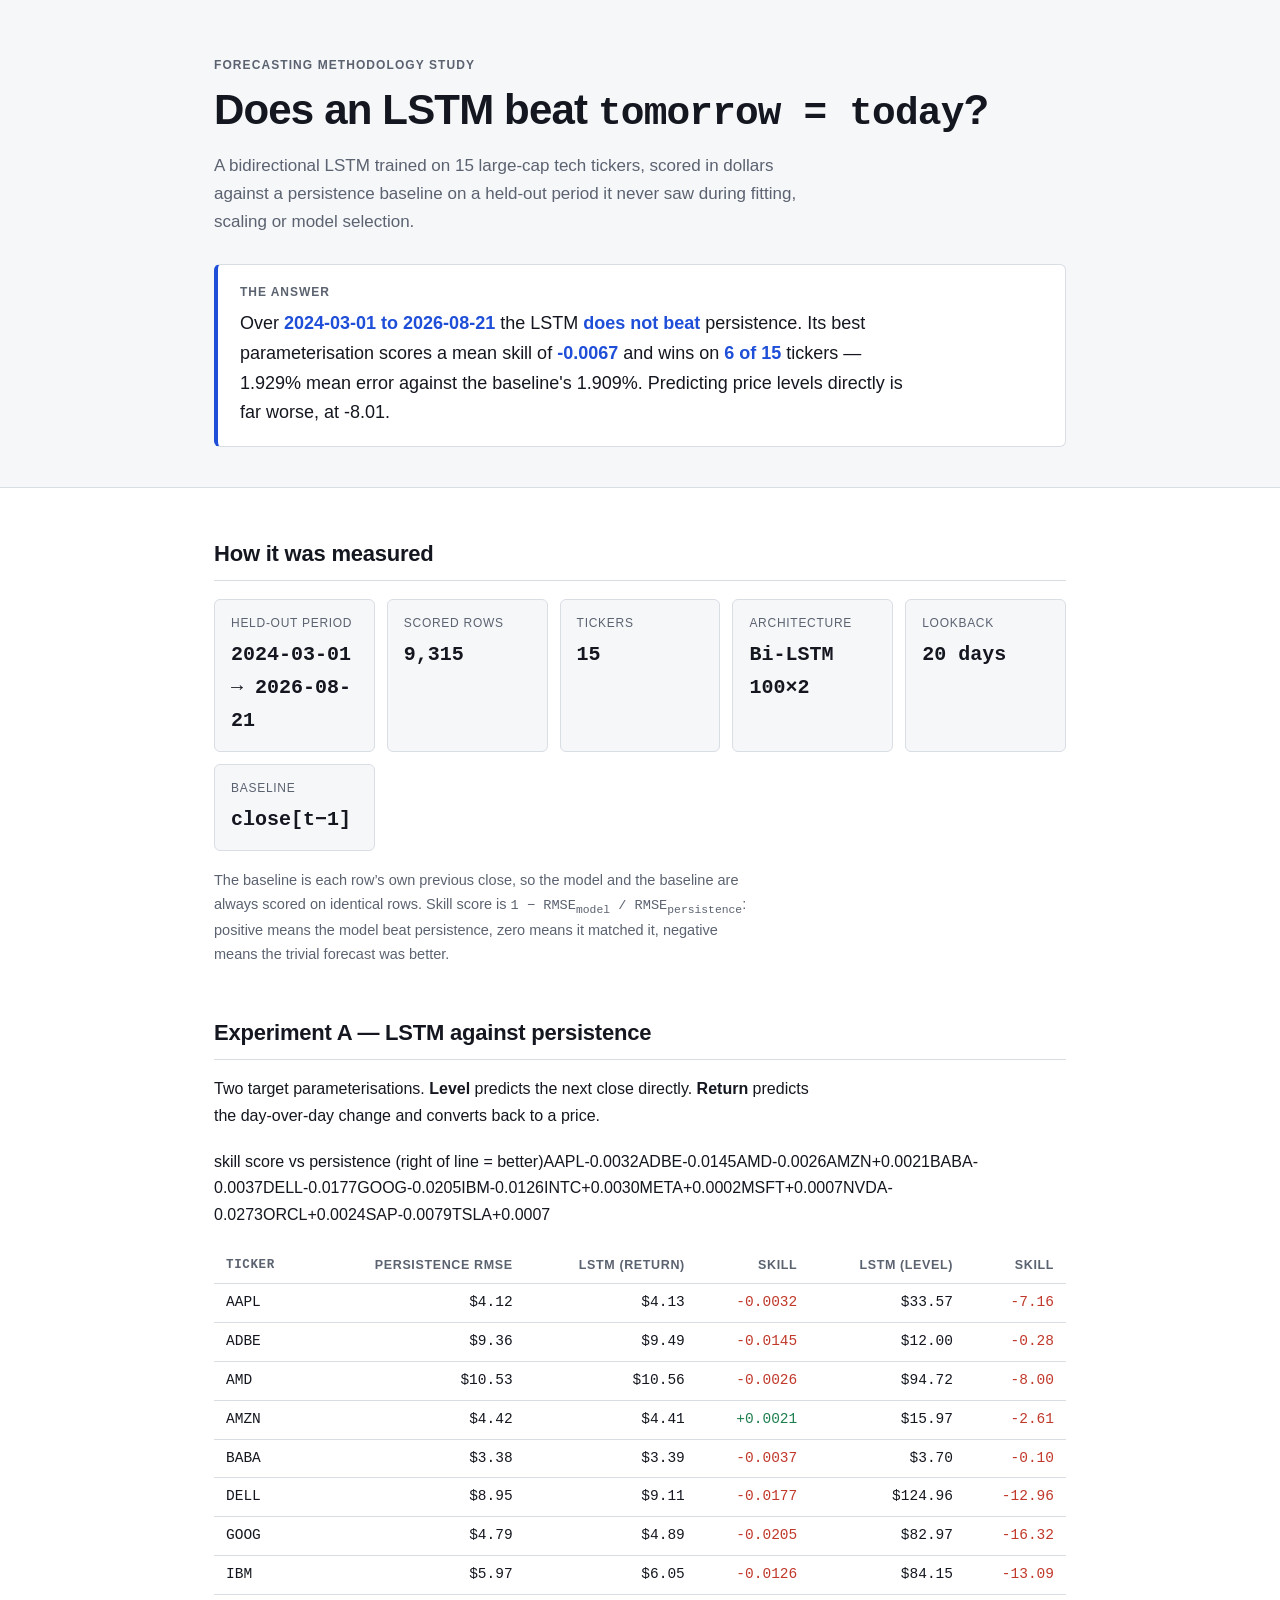
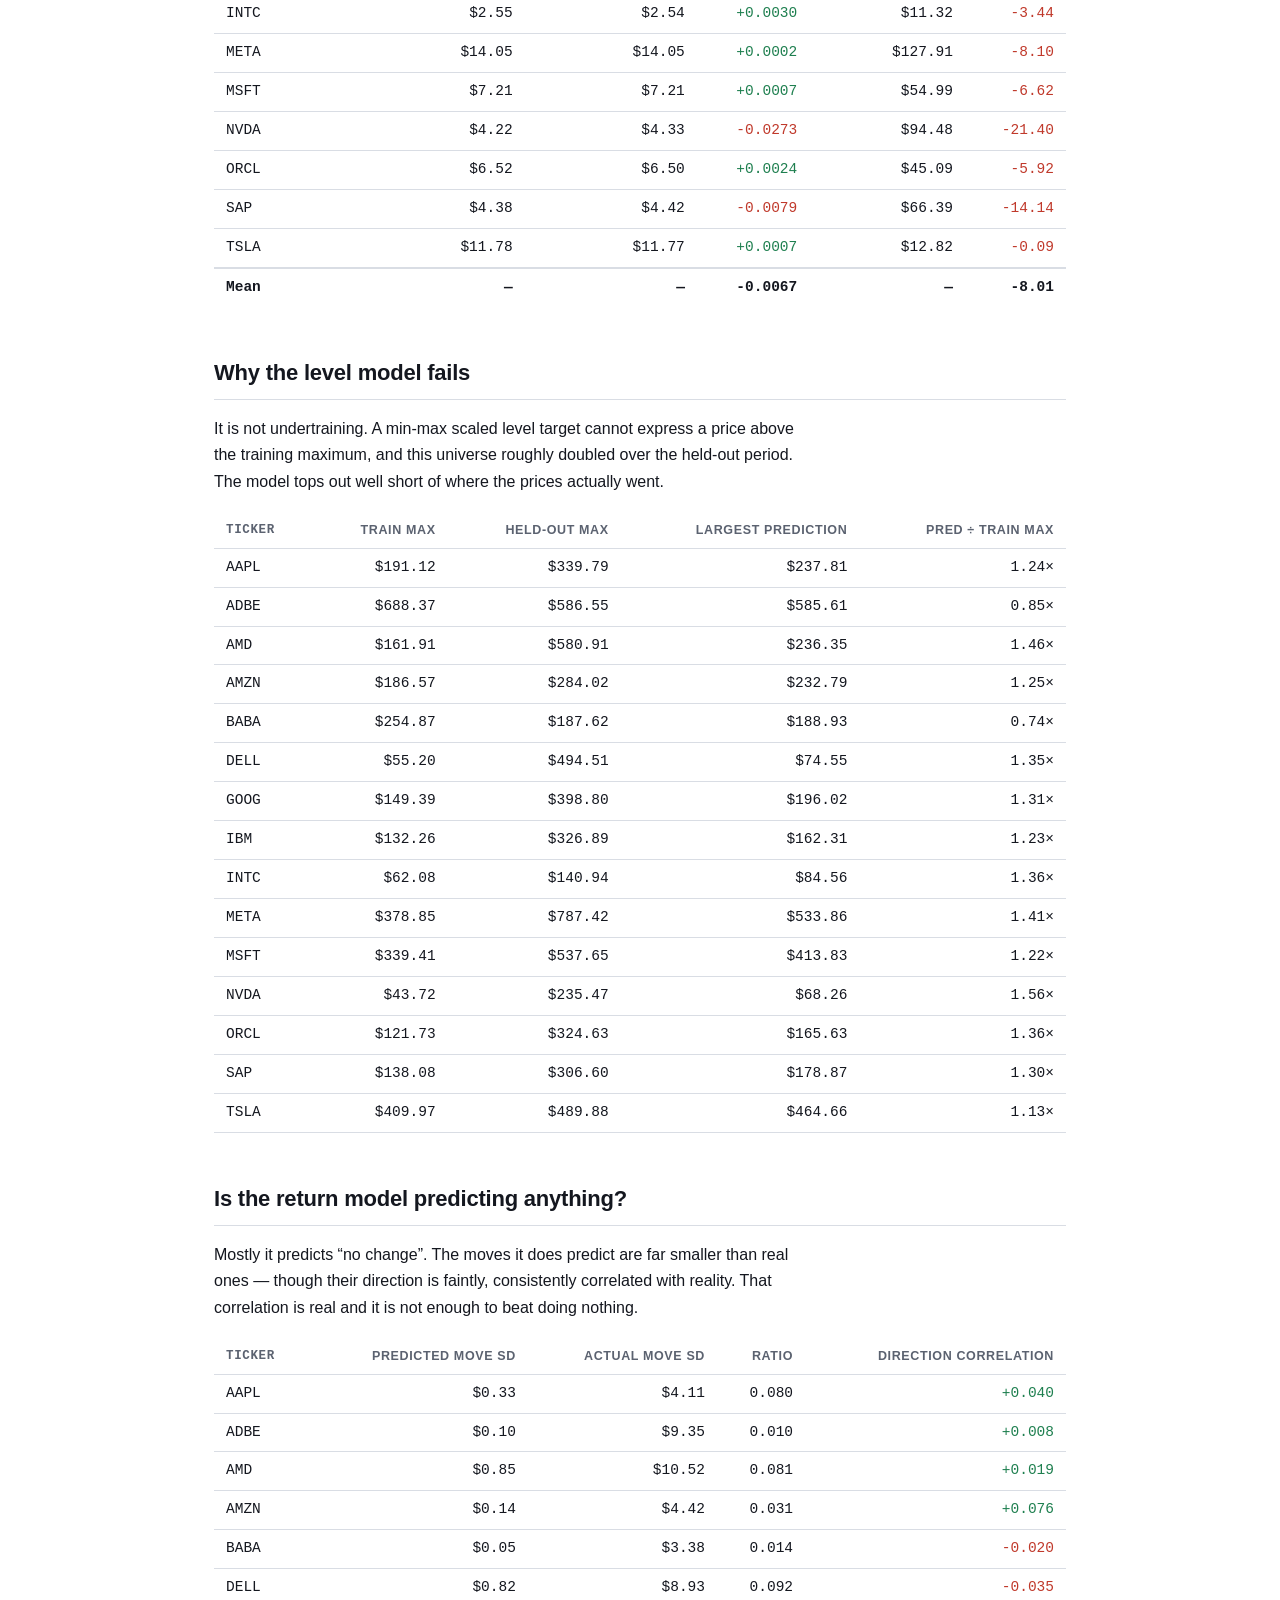
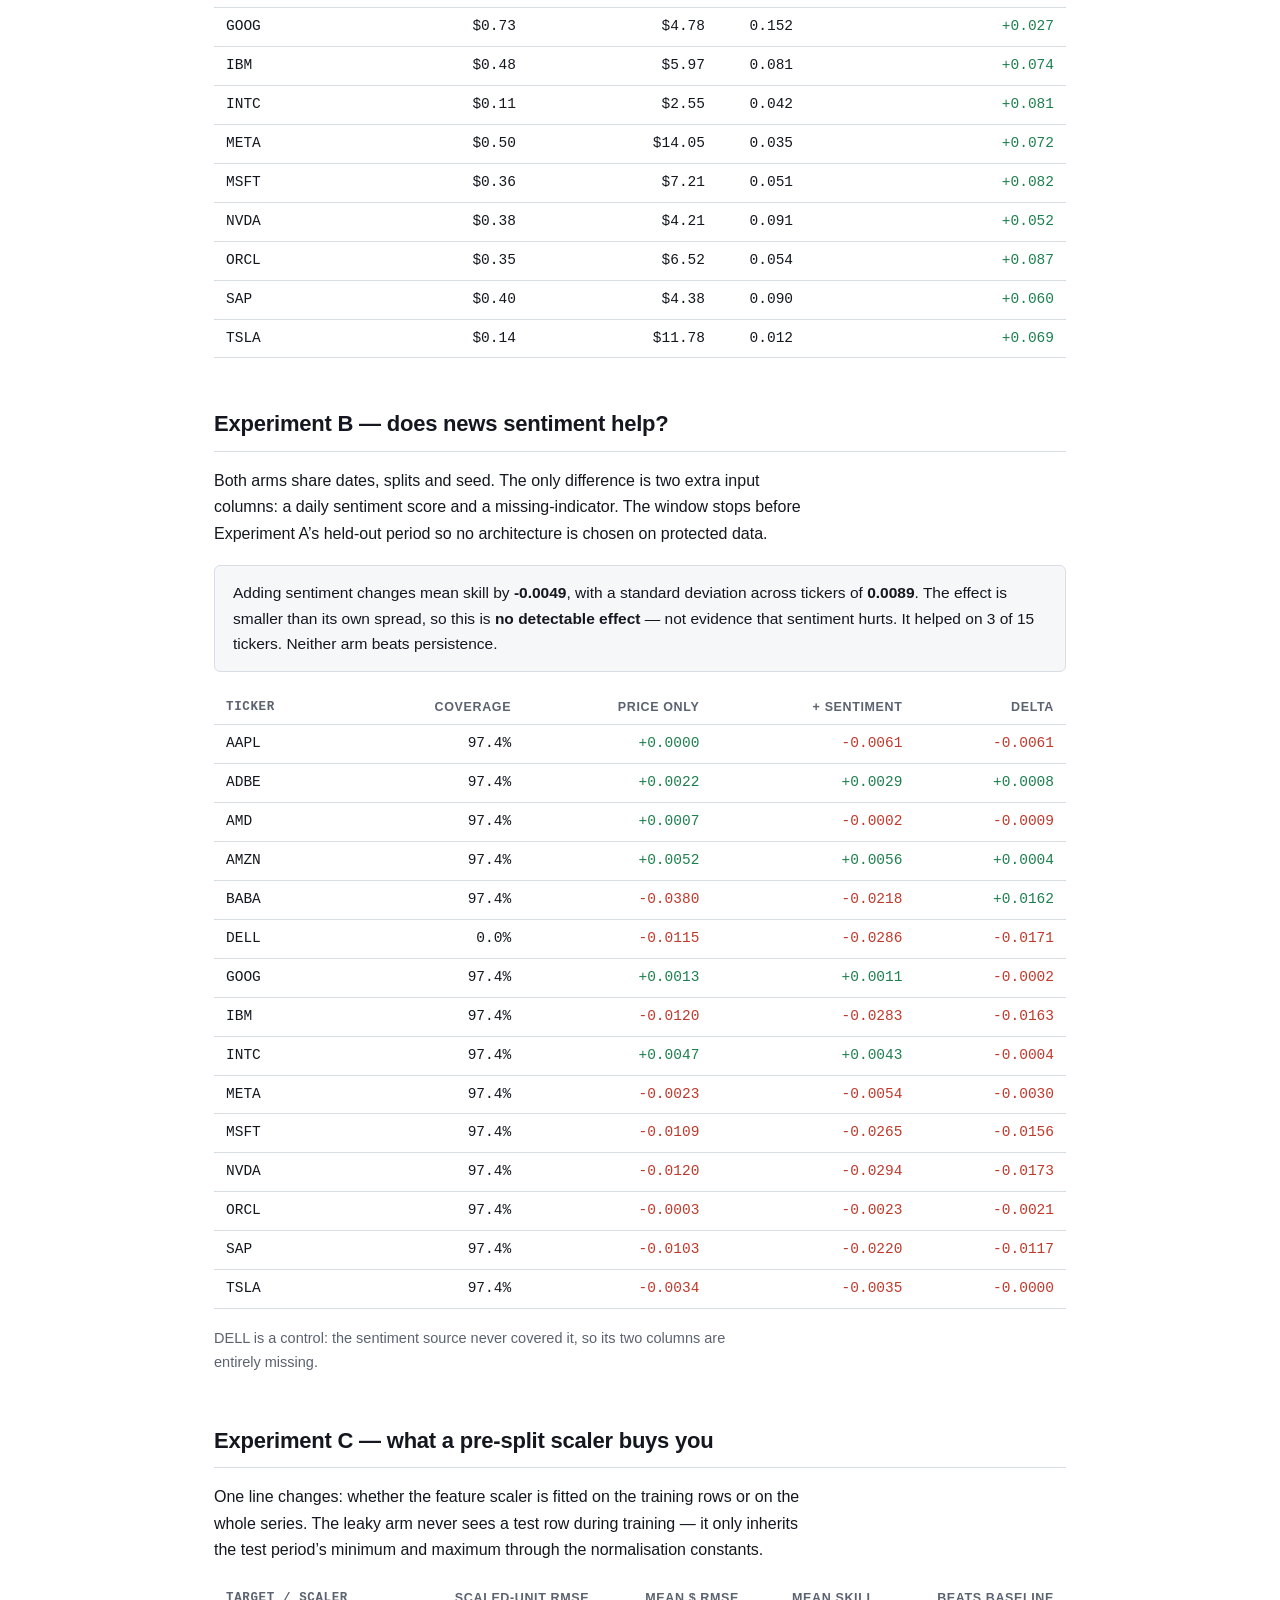
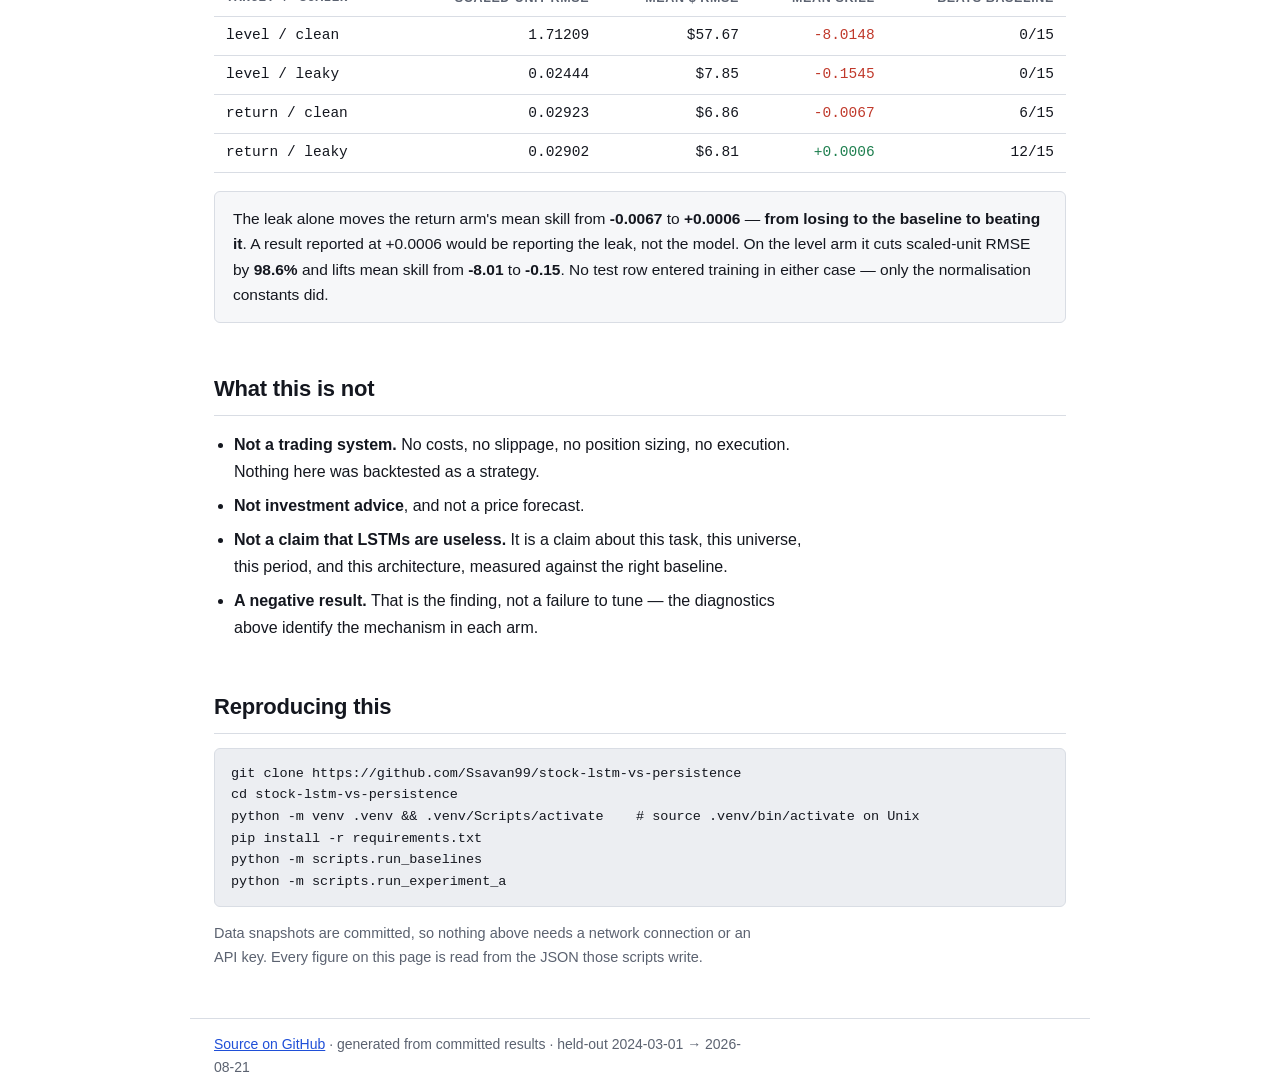
==== docs/index.html @ fb155f5e "Fix bidirectional pooling, add Experiment C, results page, CI and README The bidirectional LSTM was " ====
<!doctype html>
<html lang="en">
<head>
<meta charset="utf-8">
<meta name="viewport" content="width=device-width, initial-scale=1">
<title>LSTM vs persistence — next-day close prediction</title>
<meta name="description" content="Does an LSTM beat 'tomorrow's close = today's close'? Measured in dollars on 2.5 years of held-out data across 15 tickers.">
<link rel="stylesheet" href="style.css">
</head>
<body>

<header class="hero">
  <div class="wrap">
    <p class="eyebrow">Forecasting methodology study</p>
    <h1>Does an LSTM beat <span class="mono">tomorrow&nbsp;=&nbsp;today</span>?</h1>
    <p class="lede">
      A bidirectional LSTM trained on 15 large-cap tech tickers, scored in dollars against a
      persistence baseline on a held-out period it never saw during fitting, scaling or model
      selection.
    </p>
    <div class="answer" id="answer">
      <p class="answer-label">The answer</p>
      <p class="answer-body" id="answer-body">Loading results…</p>
    </div>
  </div>
</header>

<main class="wrap">

  <section>
    <h2>How it was measured</h2>
    <div class="grid" id="method"></div>
    <p class="note">
      The baseline is each row&rsquo;s own previous close, so the model and the baseline are
      always scored on identical rows. Skill score is
      <span class="mono">1 &minus; RMSE<sub>model</sub> / RMSE<sub>persistence</sub></span>:
      positive means the model beat persistence, zero means it matched it, negative means the
      trivial forecast was better.
    </p>
  </section>

  <section>
    <h2>Experiment A — LSTM against persistence</h2>
    <p>
      Two target parameterisations. <strong>Level</strong> predicts the next close directly.
      <strong>Return</strong> predicts the day-over-day change and converts back to a price.
    </p>
    <div id="chart-a" class="chart"></div>
    <div class="tablewrap"><table id="table-a"></table></div>
  </section>

  <section>
    <h2>Why the level model fails</h2>
    <p>
      It is not undertraining. A min-max scaled level target cannot express a price above the
      training maximum, and this universe roughly doubled over the held-out period. The model
      tops out well short of where the prices actually went.
    </p>
    <div class="tablewrap"><table id="table-range"></table></div>
  </section>

  <section>
    <h2>Is the return model predicting anything?</h2>
    <p>
      Mostly it predicts &ldquo;no change&rdquo;. The moves it does predict are far smaller
      than real ones — though their direction is faintly, consistently correlated with reality.
      That correlation is real and it is not enough to beat doing nothing.
    </p>
    <div class="tablewrap"><table id="table-moves"></table></div>
  </section>

  <section>
    <h2>Experiment B — does news sentiment help?</h2>
    <p>
      Both arms share dates, splits and seed. The only difference is two extra input columns:
      a daily sentiment score and a missing-indicator. The window stops before Experiment
      A&rsquo;s held-out period so no architecture is chosen on protected data.
    </p>
    <div class="callout" id="callout-b">Loading…</div>
    <div class="tablewrap"><table id="table-b"></table></div>
    <p class="note">
      DELL is a control: the sentiment source never covered it, so its two columns are
      entirely missing.
    </p>
  </section>

  <section>
    <h2>Experiment C — what a pre-split scaler buys you</h2>
    <p>
      One line changes: whether the feature scaler is fitted on the training rows or on the
      whole series. The leaky arm never sees a test row during training — it only inherits the
      test period&rsquo;s minimum and maximum through the normalisation constants.
    </p>
    <div class="tablewrap"><table id="table-c"></table></div>
    <div class="callout" id="callout-c">Loading…</div>
  </section>

  <section class="disclaimer">
    <h2>What this is not</h2>
    <ul>
      <li><strong>Not a trading system.</strong> No costs, no slippage, no position sizing, no
        execution. Nothing here was backtested as a strategy.</li>
      <li><strong>Not investment advice</strong>, and not a price forecast.</li>
      <li><strong>Not a claim that LSTMs are useless.</strong> It is a claim about this task,
        this universe, this period, and this architecture, measured against the right baseline.</li>
      <li><strong>A negative result.</strong> That is the finding, not a failure to tune —
        the diagnostics above identify the mechanism in each arm.</li>
    </ul>
  </section>

  <section>
    <h2>Reproducing this</h2>
<pre class="code">git clone https://github.com/Ssavan99/stock-lstm-vs-persistence
cd stock-lstm-vs-persistence
python -m venv .venv &amp;&amp; .venv/Scripts/activate    # source .venv/bin/activate on Unix
pip install -r requirements.txt
python -m scripts.run_baselines
python -m scripts.run_experiment_a</pre>
    <p class="note">
      Data snapshots are committed, so nothing above needs a network connection or an API key.
      Every figure on this page is read from the JSON those scripts write.
    </p>
  </section>

</main>

<footer class="wrap">
  <p>
    <a href="https://github.com/Ssavan99/stock-lstm-vs-persistence">Source on GitHub</a>
    · generated from committed results
    · <span id="footer-period"></span>
  </p>
</footer>

<script src="app.js"></script>
</body>
</html>
---- docs/style.css ----
:root {
  --bg: #ffffff;
  --surface: #f6f7f9;
  --surface-2: #eceef2;
  --text: #14171f;
  --muted: #5b6270;
  --line: #d9dde4;
  --accent: #1f4fd8;
  --bad: #c0392b;
  --good: #1e7f4f;
  --mono: ui-monospace, SFMono-Regular, "SF Mono", Menlo, Consolas, monospace;
}

@media (prefers-color-scheme: dark) {
  :root {
    --bg: #0f1116;
    --surface: #171a21;
    --surface-2: #1f232c;
    --text: #e7e9ee;
    --muted: #9aa2b1;
    --line: #2b303a;
    --accent: #6f95ff;
    --bad: #ff7a6b;
    --good: #56c98d;
  }
}

* { box-sizing: border-box; }

body {
  margin: 0;
  background: var(--bg);
  color: var(--text);
  font: 16px/1.65 -apple-system, BlinkMacSystemFont, "Segoe UI", Roboto, Helvetica, Arial, sans-serif;
  -webkit-font-smoothing: antialiased;
}

.wrap { max-width: 900px; margin: 0 auto; padding: 0 24px; }
.mono { font-family: var(--mono); font-size: 0.94em; }

.hero {
  background: var(--surface);
  border-bottom: 1px solid var(--line);
  padding: 56px 0 40px;
}

.eyebrow {
  margin: 0 0 10px;
  text-transform: uppercase;
  letter-spacing: 0.09em;
  font-size: 12px;
  font-weight: 600;
  color: var(--muted);
}

h1 {
  margin: 0 0 16px;
  font-size: clamp(28px, 5vw, 42px);
  line-height: 1.15;
  letter-spacing: -0.02em;
}

.lede { margin: 0 0 28px; font-size: 17px; color: var(--muted); max-width: 62ch; }

.answer {
  background: var(--bg);
  border: 1px solid var(--line);
  border-left: 4px solid var(--accent);
  border-radius: 6px;
  padding: 18px 22px;
}

.answer-label {
  margin: 0 0 6px;
  font-size: 12px;
  font-weight: 600;
  letter-spacing: 0.08em;
  text-transform: uppercase;
  color: var(--muted);
}

.answer-body { margin: 0; font-size: 18px; }
.answer-body strong { color: var(--accent); }

main { padding: 8px 24px 48px; }
section { margin: 48px 0; }

h2 {
  font-size: 22px;
  letter-spacing: -0.01em;
  margin: 0 0 12px;
  padding-bottom: 8px;
  border-bottom: 1px solid var(--line);
}

p { max-width: 68ch; }
.note { color: var(--muted); font-size: 14.5px; }

.grid {
  display: grid;
  grid-template-columns: repeat(auto-fit, minmax(160px, 1fr));
  gap: 12px;
  margin: 18px 0;
}

.card {
  background: var(--surface);
  border: 1px solid var(--line);
  border-radius: 6px;
  padding: 14px 16px;
}
.card .k { font-size: 12px; text-transform: uppercase; letter-spacing: 0.06em; color: var(--muted); }
.card .v { font-size: 20px; font-weight: 600; font-family: var(--mono); margin-top: 4px; }

.tablewrap { overflow-x: auto; margin: 18px 0; }

table { border-collapse: collapse; width: 100%; font-size: 14.5px; }
th, td { padding: 7px 12px; text-align: right; border-bottom: 1px solid var(--line); white-space: nowrap; }
th { font-weight: 600; color: var(--muted); font-size: 12.5px; text-transform: uppercase; letter-spacing: 0.05em; }
th:first-child, td:first-child { text-align: left; font-family: var(--mono); }
tbody tr:hover { background: var(--surface); }
td.num { font-family: var(--mono); }
td.pos { color: var(--good); }
td.neg { color: var(--bad); }
tfoot td { font-weight: 600; border-top: 2px solid var(--line); border-bottom: none; }

.chart { margin: 20px 0; }
.chart svg { width: 100%; height: auto; display: block; }

.callout {
  background: var(--surface);
  border: 1px solid var(--line);
  border-radius: 6px;
  padding: 14px 18px;
  margin: 18px 0;
  font-size: 15.5px;
}

.disclaimer ul { max-width: 68ch; padding-left: 20px; }
.disclaimer li { margin-bottom: 8px; }

.code {
  background: var(--surface-2);
  border: 1px solid var(--line);
  border-radius: 6px;
  padding: 14px 16px;
  overflow-x: auto;
  font-family: var(--mono);
  font-size: 13.5px;
  line-height: 1.6;
}

footer {
  border-top: 1px solid var(--line);
  padding: 22px 24px 40px;
  color: var(--muted);
  font-size: 14px;
}
a { color: var(--accent); }
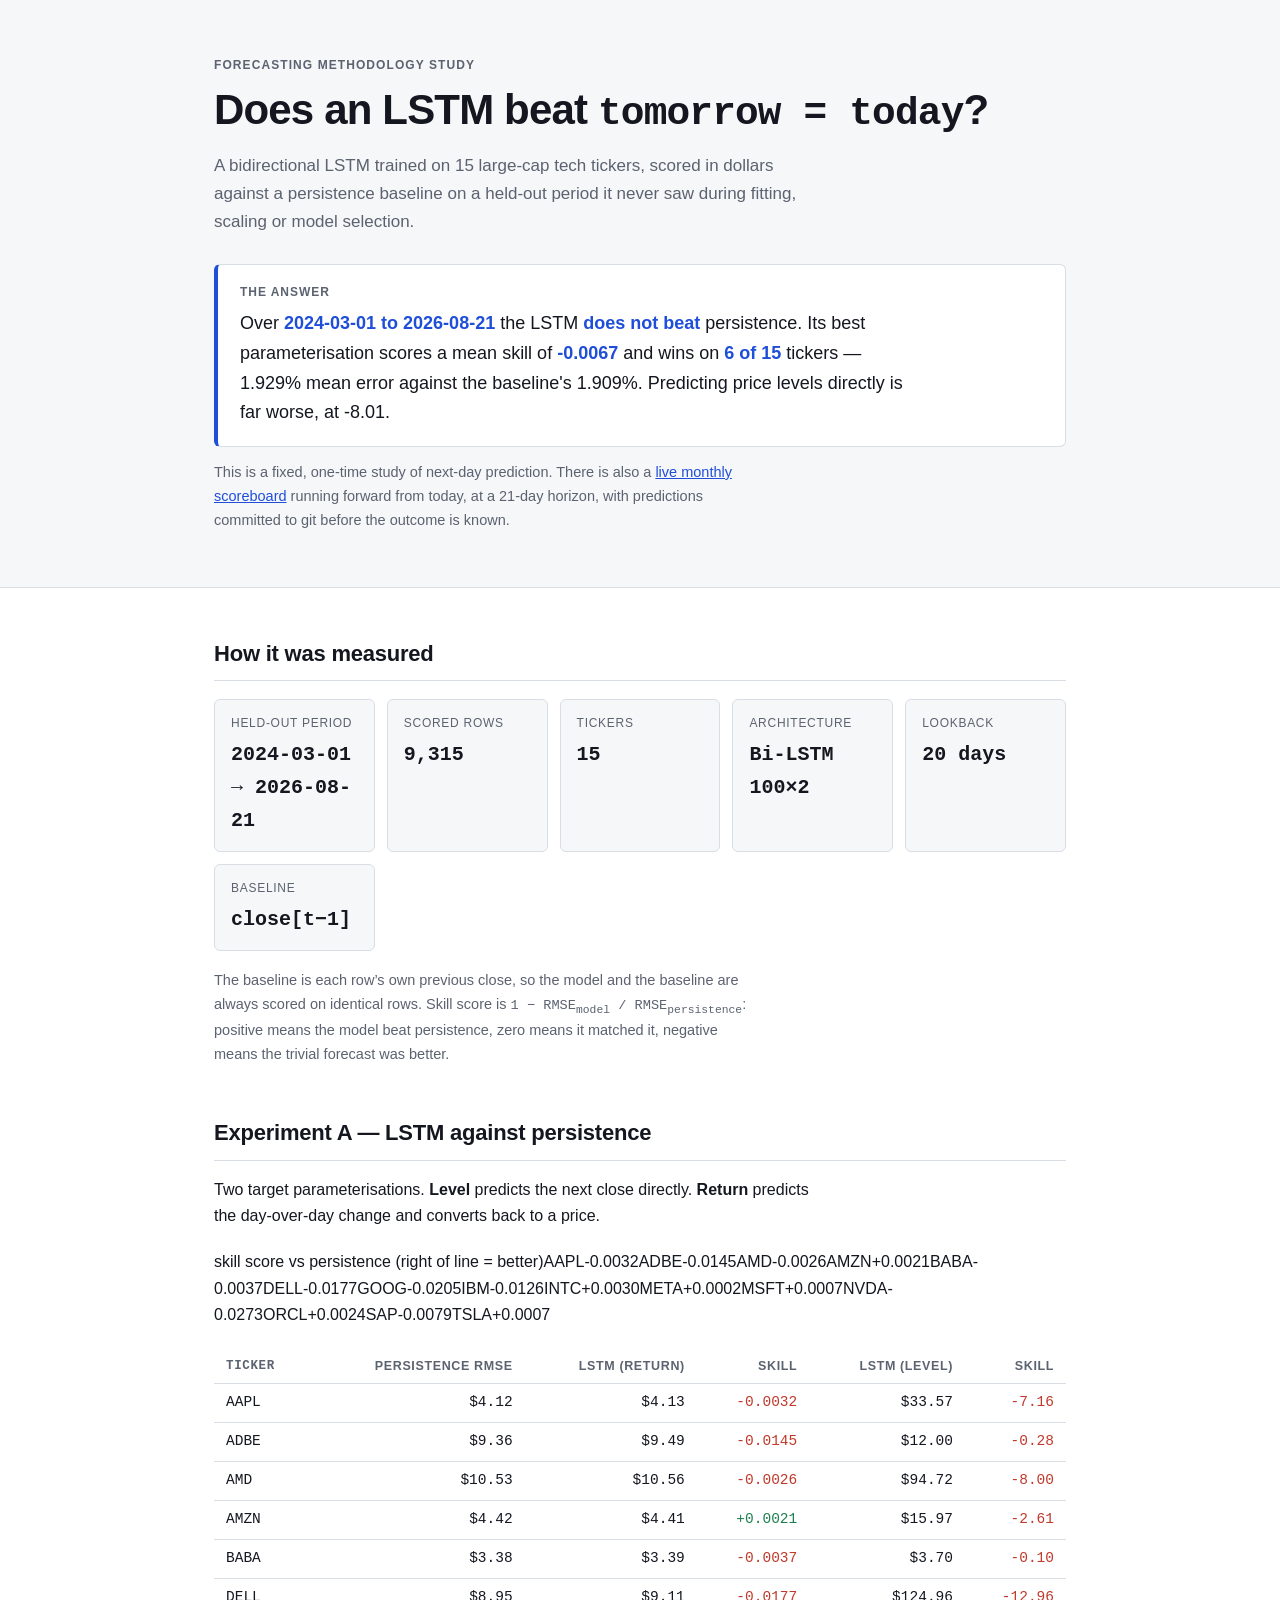
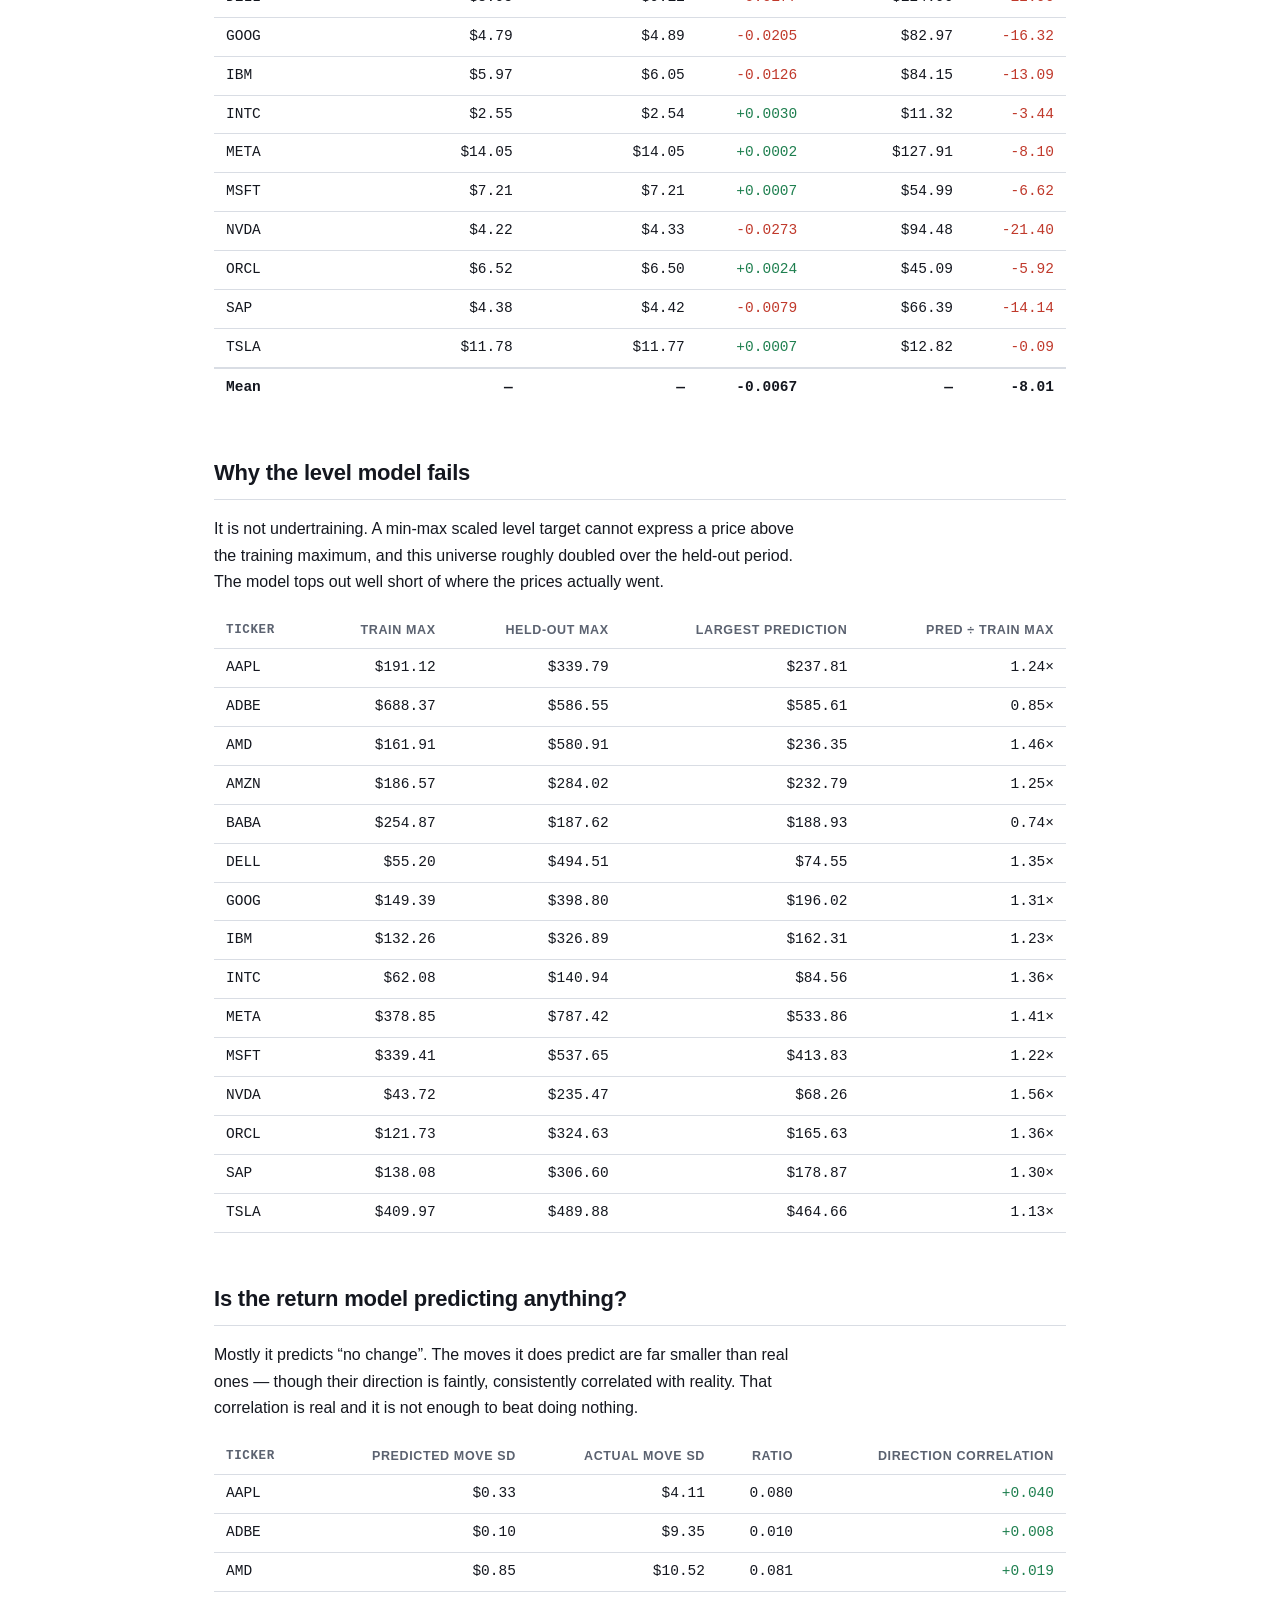
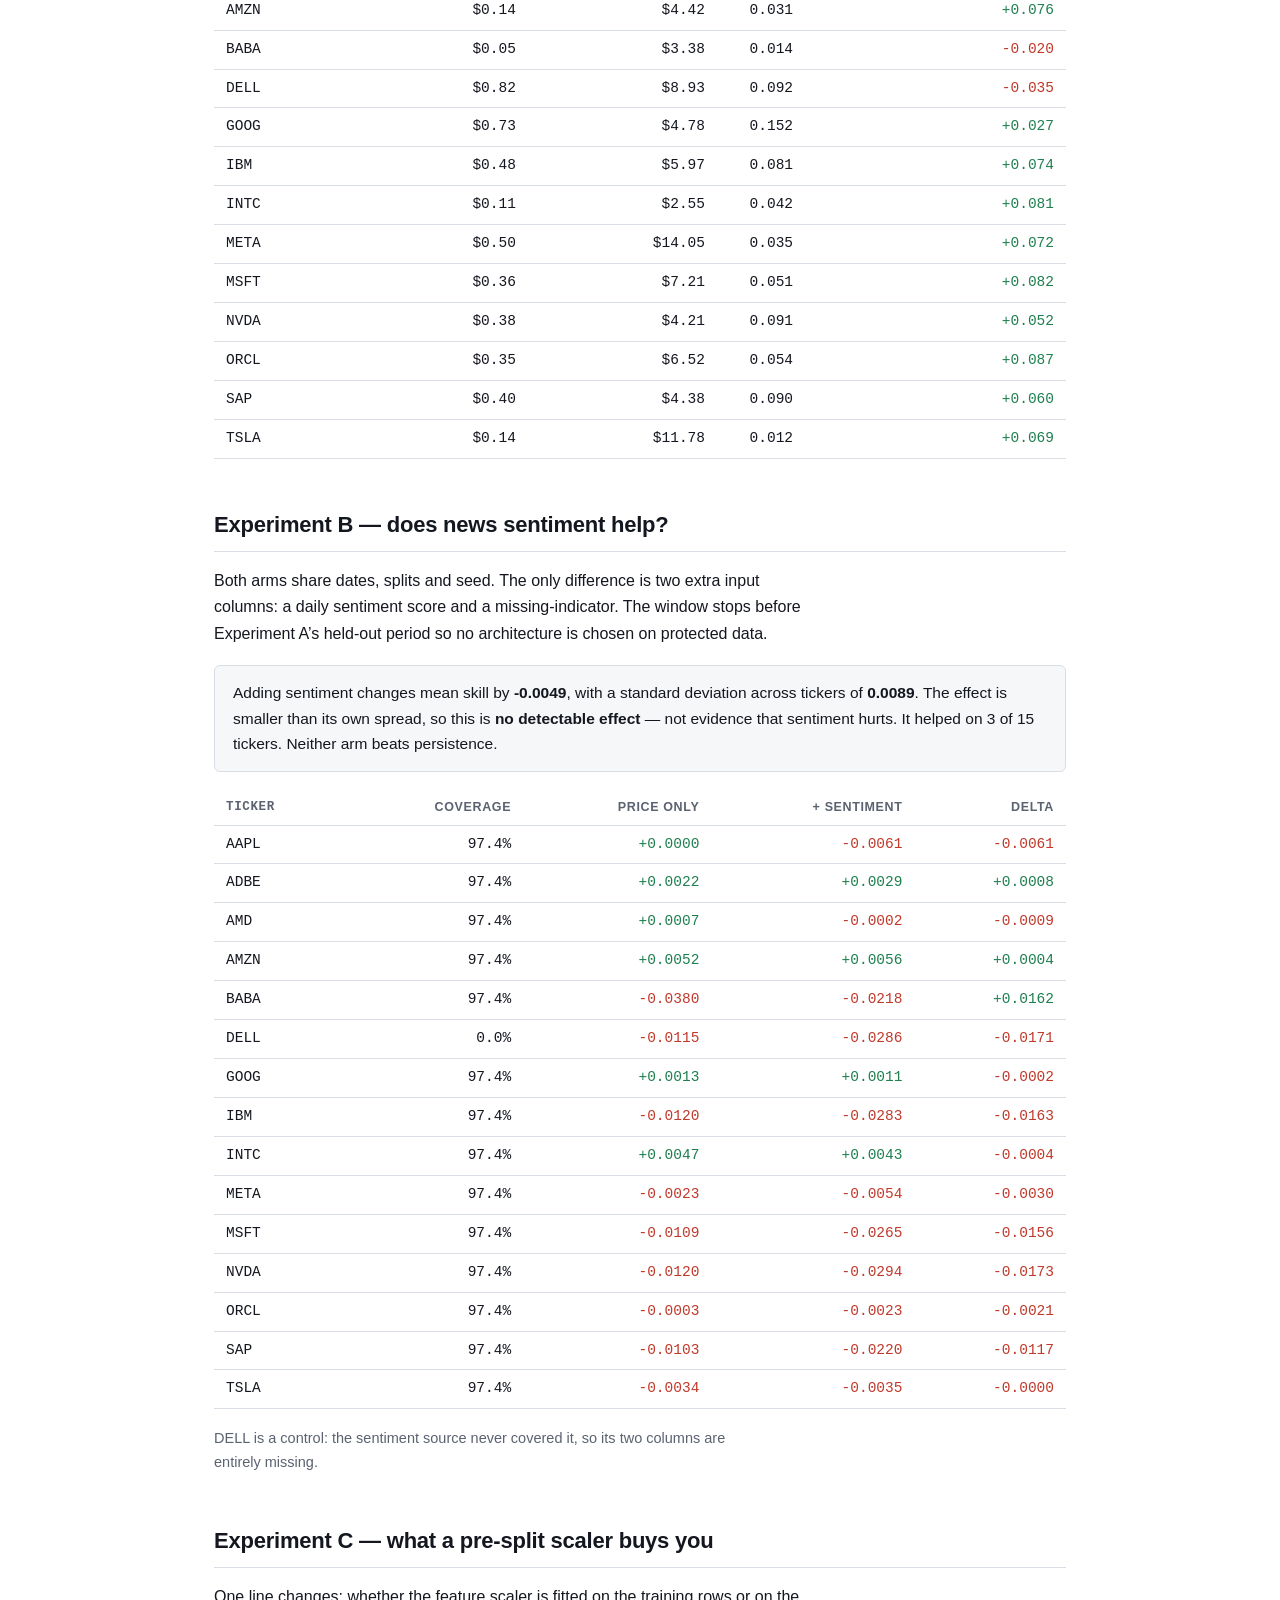
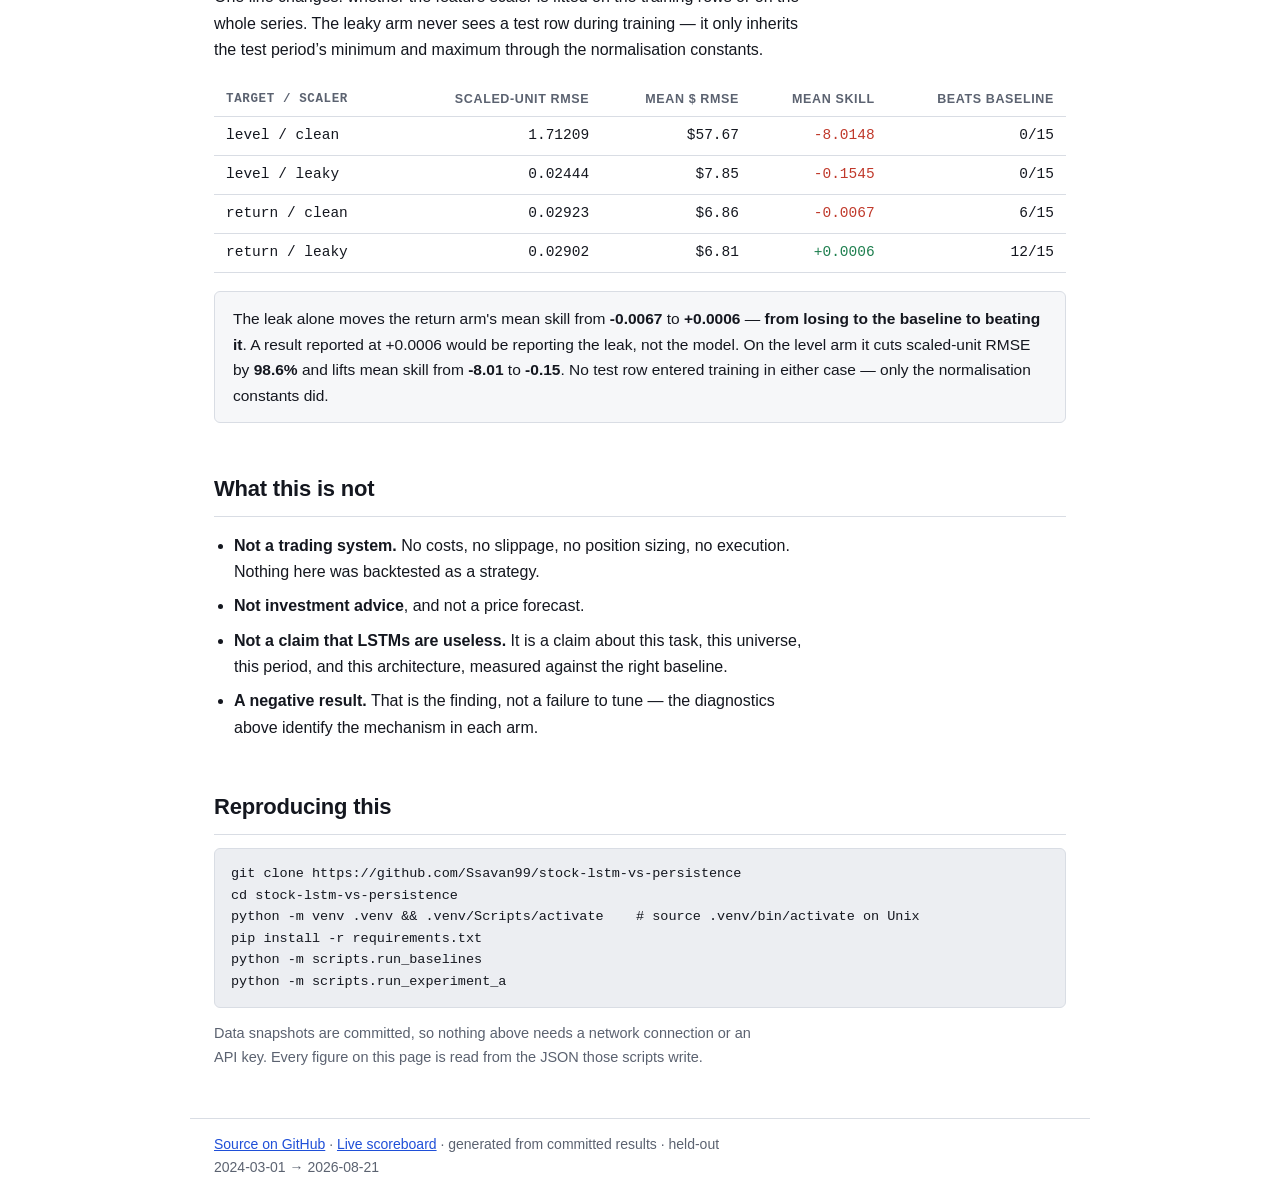
==== commit e930a918: "Live scoreboard page" ====
--- a/docs/index.html
+++ b/docs/index.html
@@ -22,6 +22,11 @@
       <p class="answer-label">The answer</p>
       <p class="answer-body" id="answer-body">Loading results…</p>
     </div>
+    <p class="note cross-link">
+      This is a fixed, one-time study of next-day prediction. There is also a
+      <a href="scoreboard.html">live monthly scoreboard</a> running forward from today, at a
+      21-day horizon, with predictions committed to git before the outcome is known.
+    </p>
   </div>
 </header>
 
@@ -127,6 +132,7 @@
 <footer class="wrap">
   <p>
     <a href="https://github.com/Ssavan99/stock-lstm-vs-persistence">Source on GitHub</a>
+    · <a href="scoreboard.html">Live scoreboard</a>
     · generated from committed results
     · <span id="footer-period"></span>
   </p>
--- a/docs/style.css
+++ b/docs/style.css
@@ -61,6 +61,7 @@
 }
 
 .lede { margin: 0 0 28px; font-size: 17px; color: var(--muted); max-width: 62ch; }
+.cross-link { margin-top: 14px; }
 
 .answer {
   background: var(--bg);
@@ -150,6 +151,75 @@
   line-height: 1.6;
 }
 
+.badge {
+  display: inline-block;
+  font-size: 11px;
+  font-weight: 600;
+  letter-spacing: 0.04em;
+  text-transform: uppercase;
+  padding: 3px 9px;
+  border-radius: 999px;
+  vertical-align: middle;
+  margin-left: 8px;
+}
+.badge-live {
+  color: var(--good);
+  background: color-mix(in srgb, var(--good) 16%, transparent);
+  border: 1px solid color-mix(in srgb, var(--good) 40%, transparent);
+}
+.badge-backtest {
+  color: var(--muted);
+  background: var(--surface-2);
+  border: 1px solid var(--line);
+}
+
+.muted-panel {
+  background: var(--surface);
+  border: 1px solid var(--line);
+  border-radius: 8px;
+  padding: 20px 24px 8px;
+}
+.muted-panel h2 { border-bottom-color: transparent; }
+.muted-panel .grid .card { background: var(--surface-2); }
+
+.stat-empty { color: var(--muted); font-style: italic; font-size: 14px; }
+
+.chart-controls {
+  display: flex;
+  flex-wrap: wrap;
+  align-items: center;
+  gap: 8px 16px;
+  margin: 14px 0;
+}
+.chart-controls label {
+  font-size: 12px;
+  font-weight: 600;
+  letter-spacing: 0.05em;
+  text-transform: uppercase;
+  color: var(--muted);
+}
+.chart-controls select {
+  font: inherit;
+  font-size: 14.5px;
+  color: var(--text);
+  background: var(--surface);
+  border: 1px solid var(--line);
+  border-radius: 6px;
+  padding: 7px 10px;
+  min-height: 36px;
+}
+
+.chart-legend {
+  display: flex;
+  flex-wrap: wrap;
+  gap: 14px;
+  margin: 4px 0 12px;
+  font-size: 13px;
+  color: var(--muted);
+}
+.chart-legend span { display: inline-flex; align-items: center; gap: 6px; }
+.chart-legend .swatch { width: 12px; height: 12px; border-radius: 3px; display: inline-block; }
+
 footer {
   border-top: 1px solid var(--line);
   padding: 22px 24px 40px;
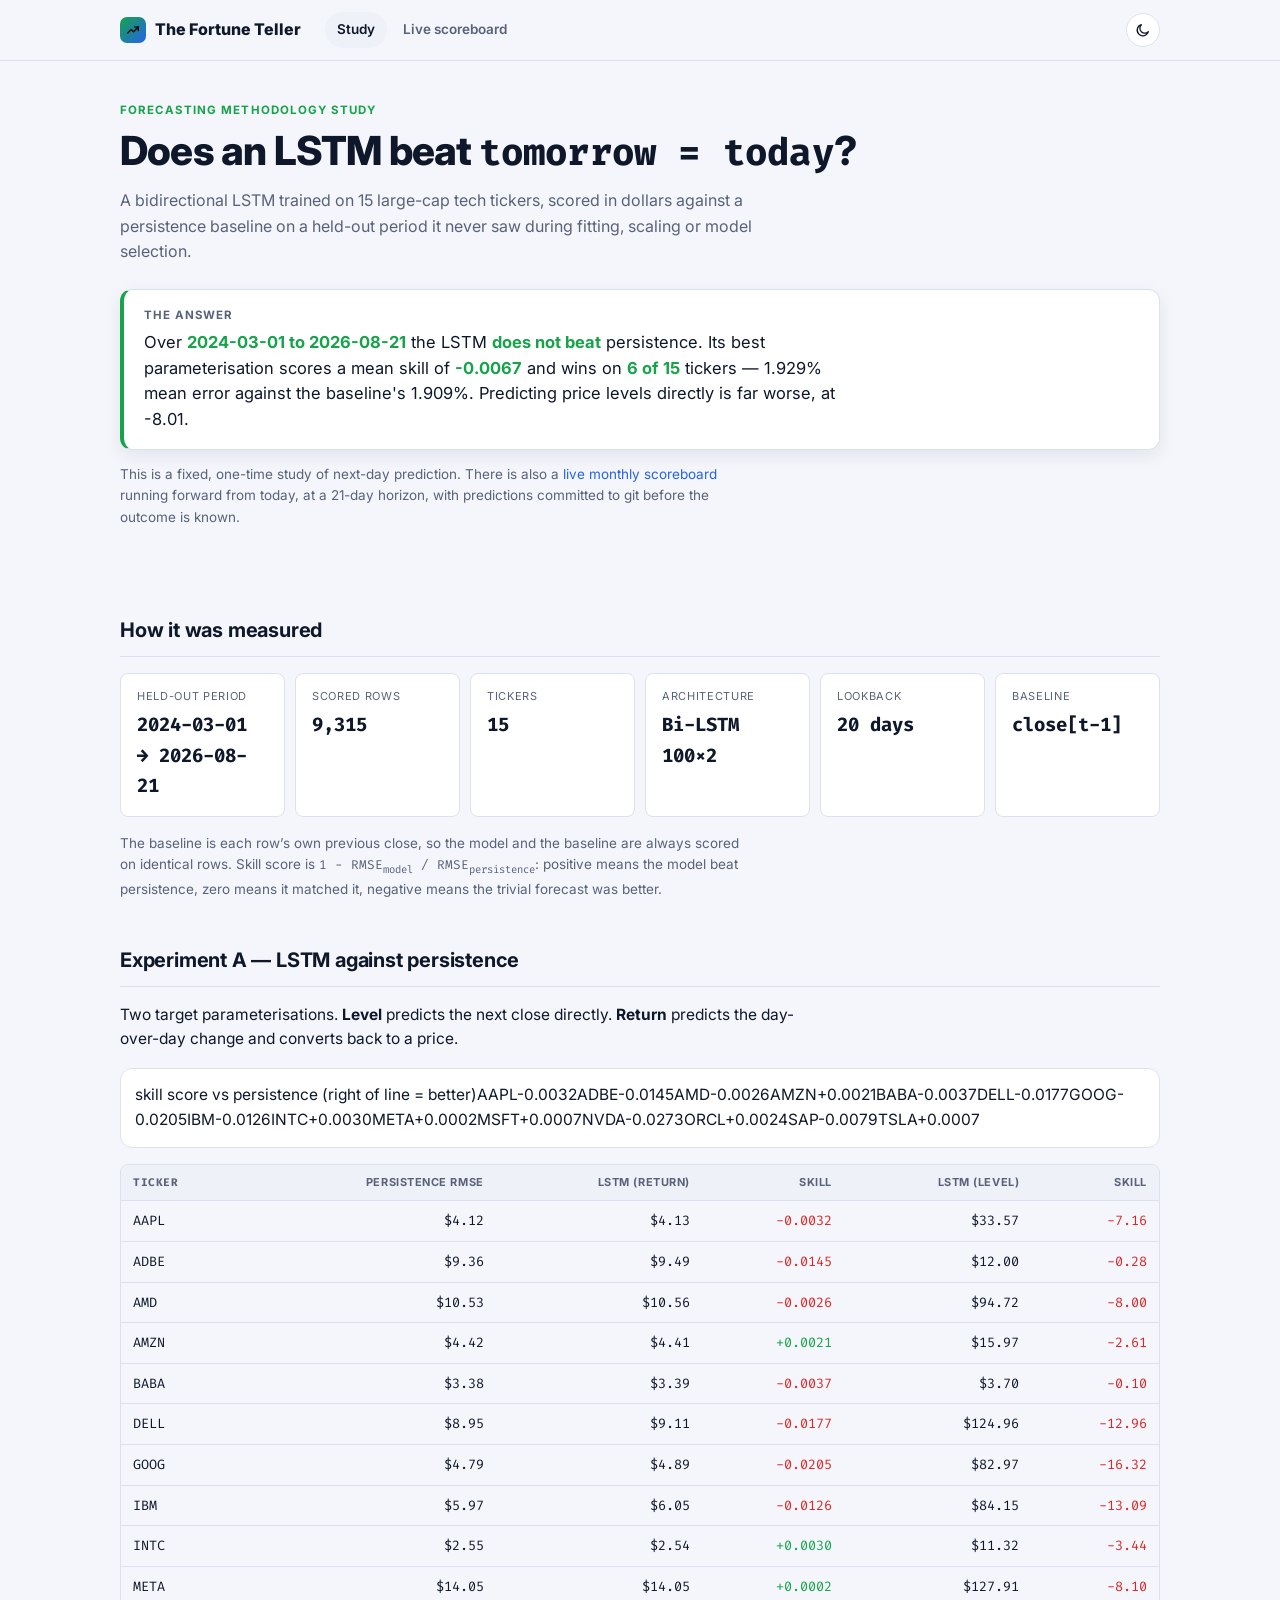
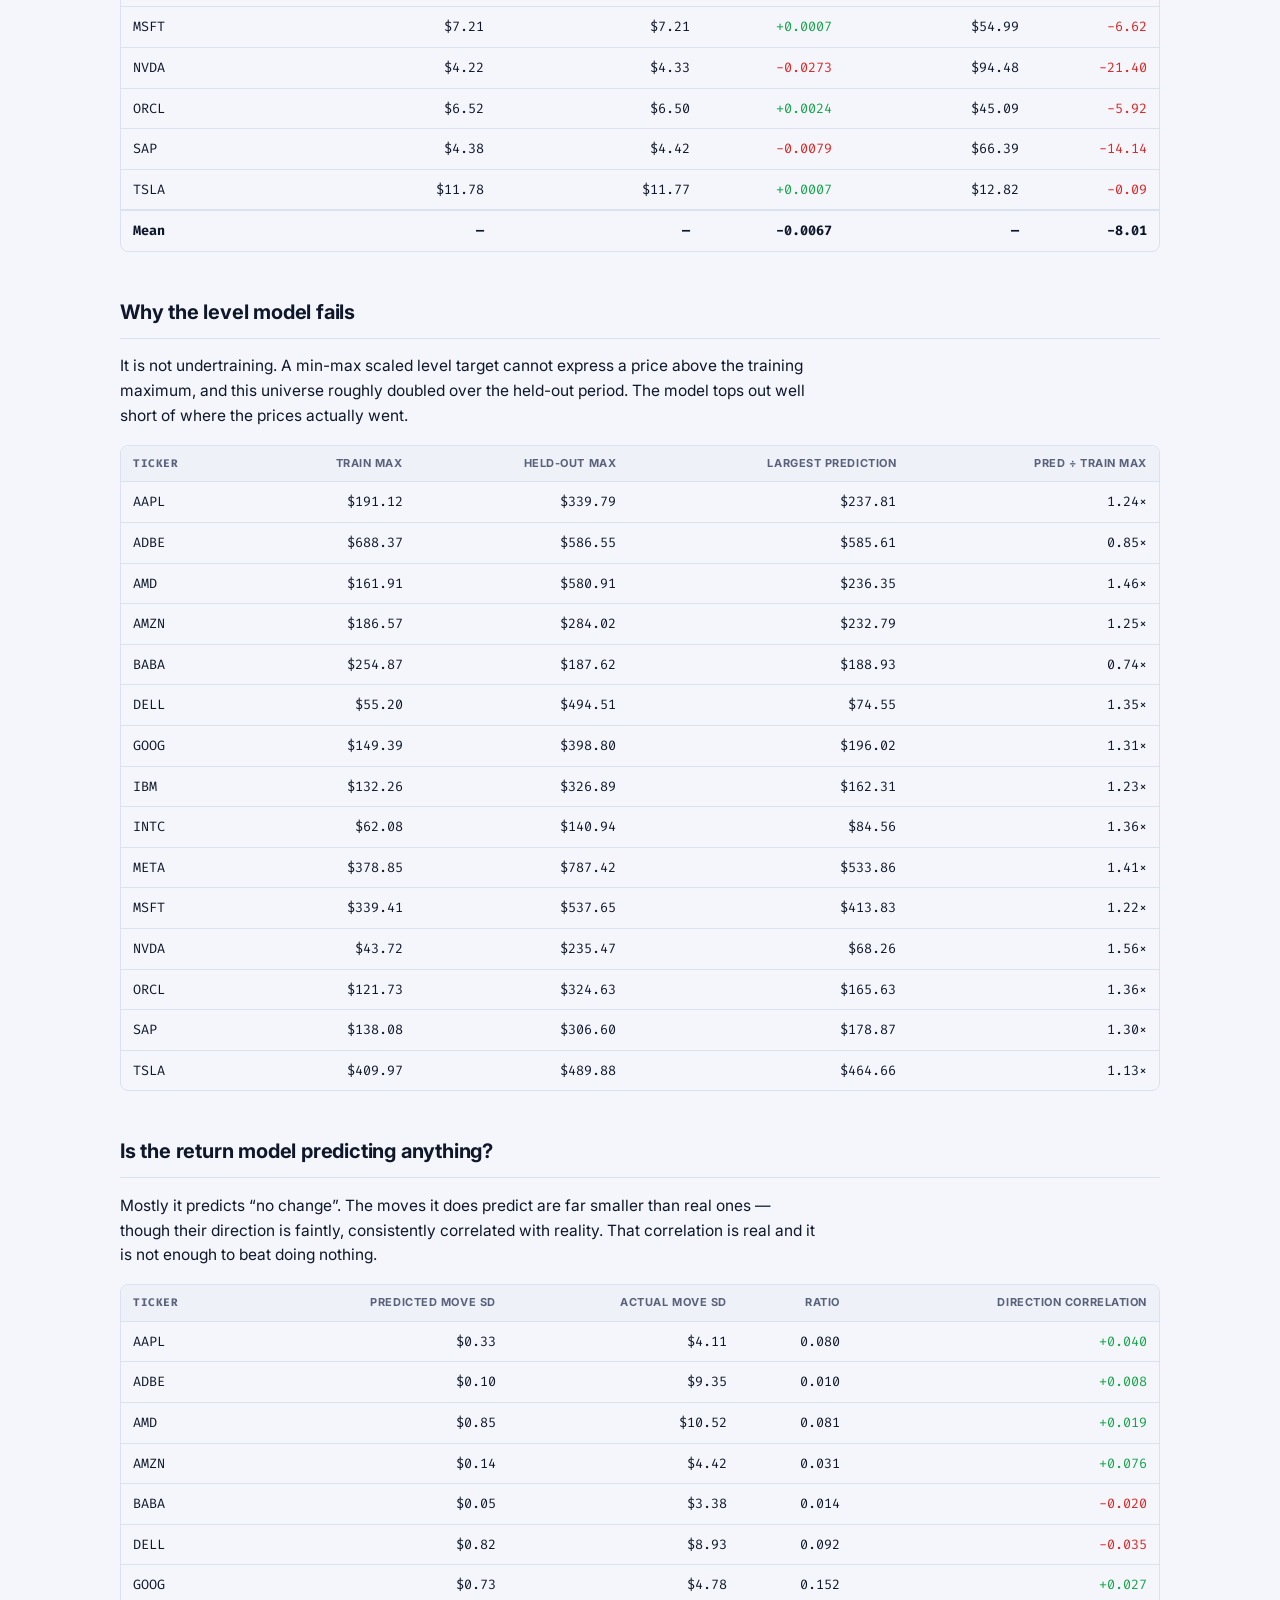
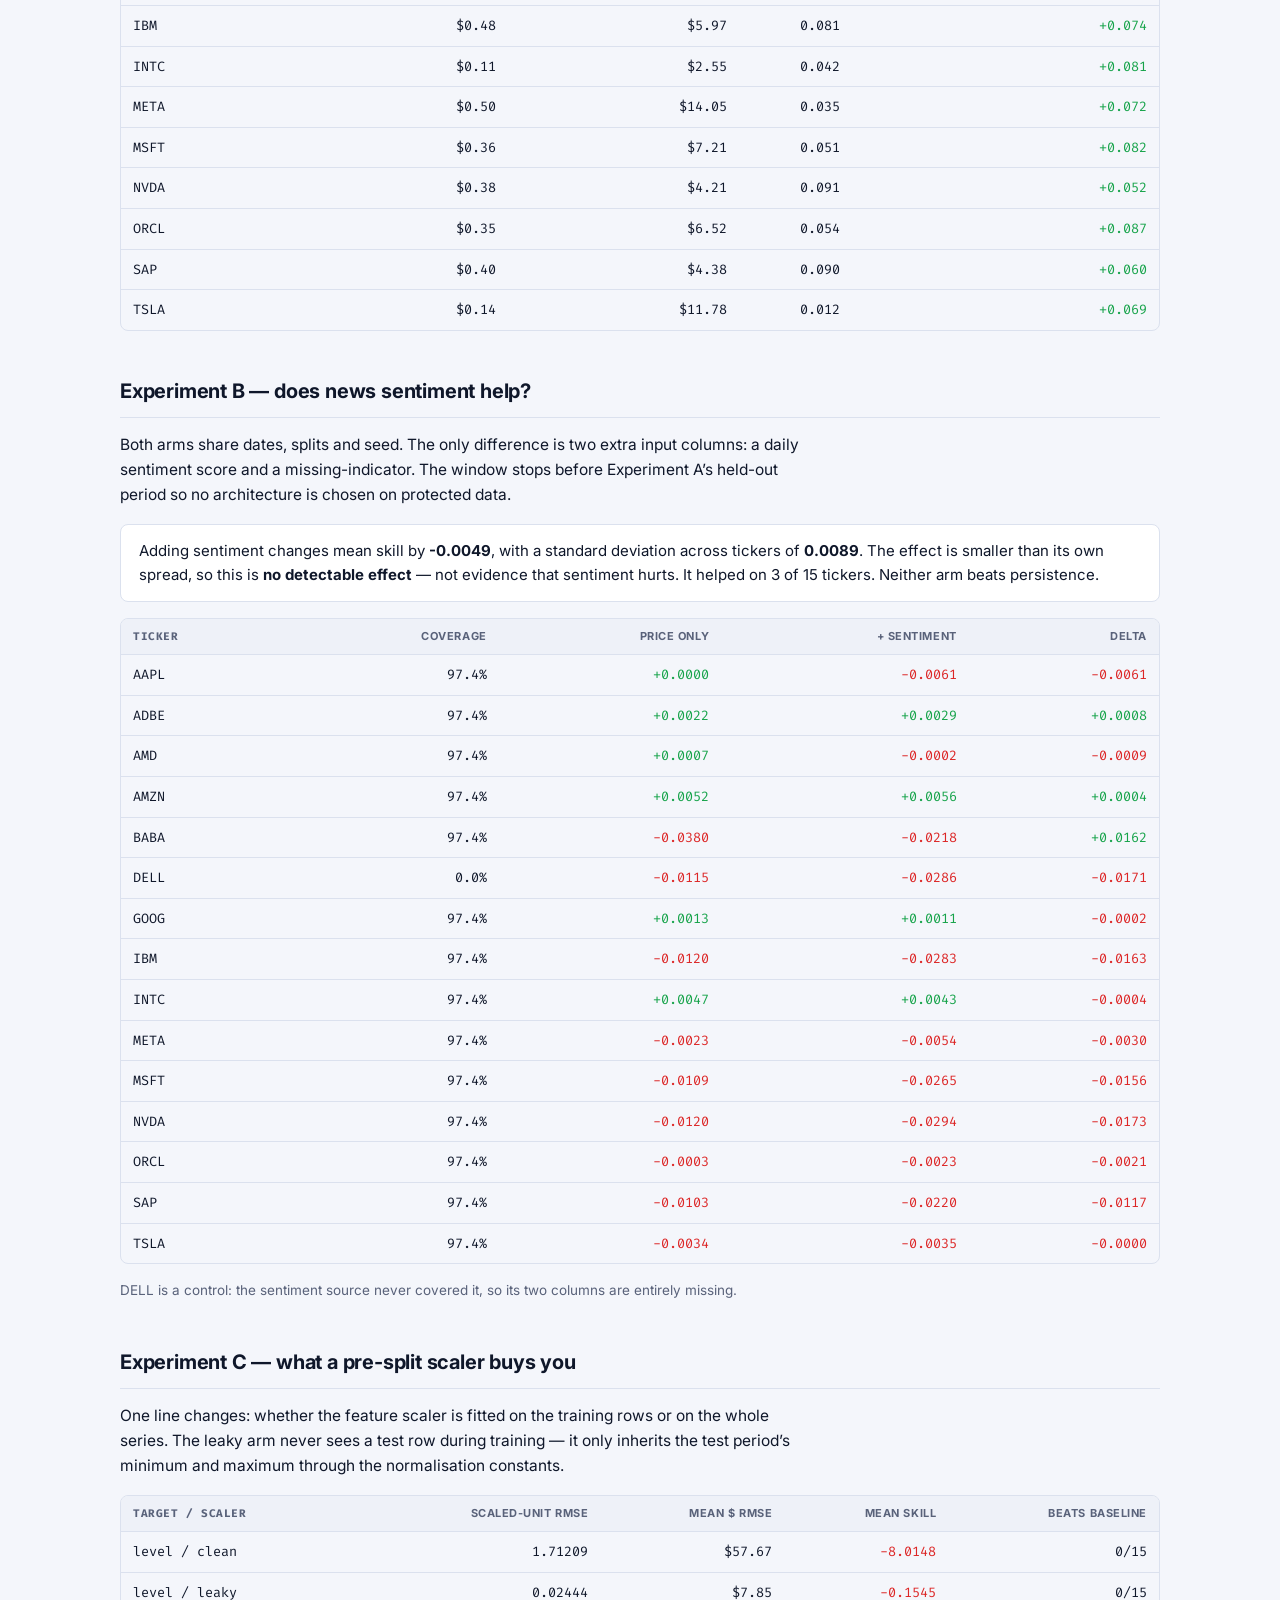
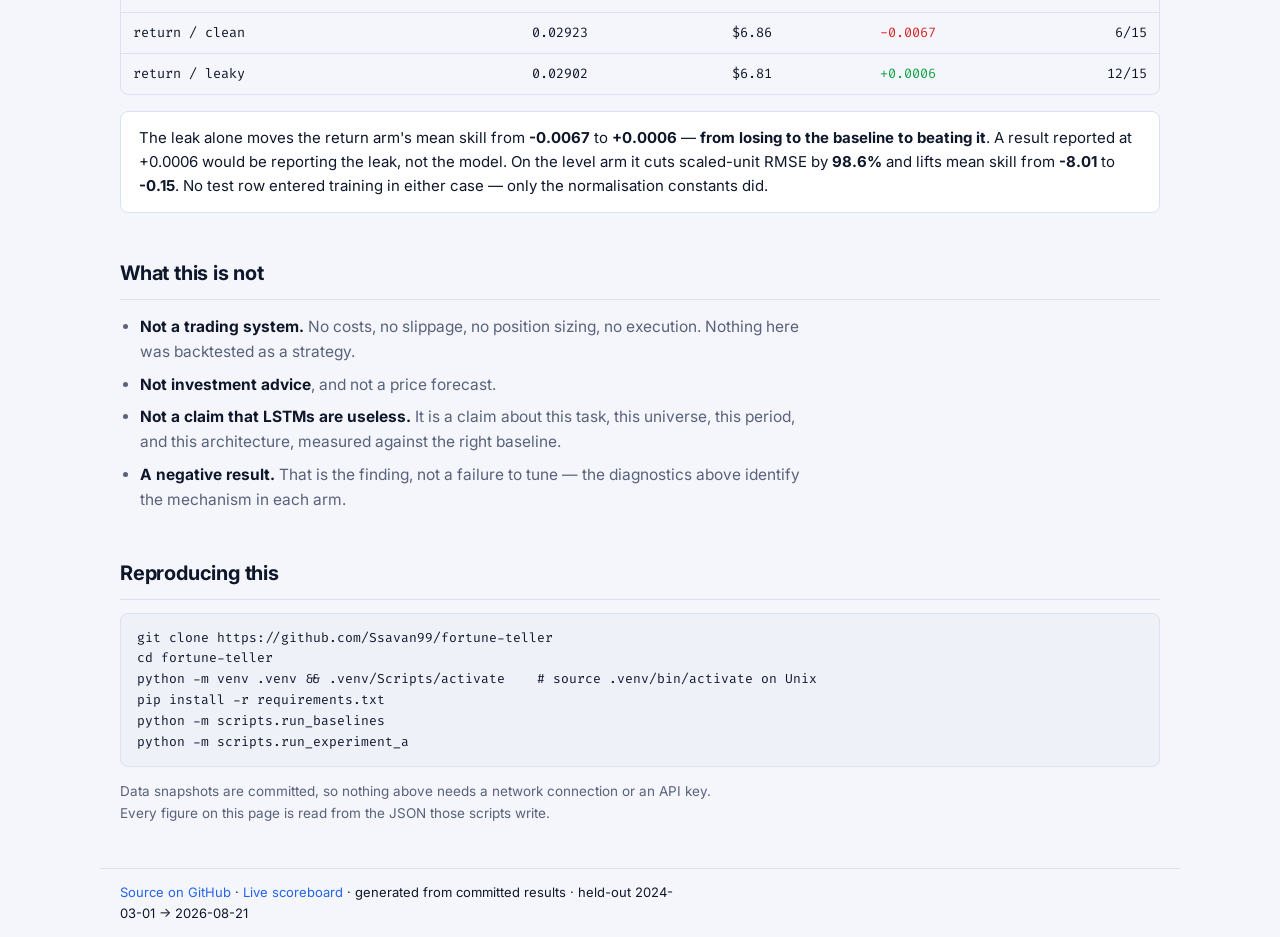
==== commit dfd5ec2f: "Full UI overhaul: dark-first fintech redesign, ticker cards, How it works, a11y fix Design system (d" ====
--- a/docs/index.html
+++ b/docs/index.html
@@ -3,11 +3,28 @@
 <head>
 <meta charset="utf-8">
 <meta name="viewport" content="width=device-width, initial-scale=1">
-<title>LSTM vs persistence — next-day close prediction</title>
+<title>The Fortune Teller — LSTM vs persistence</title>
 <meta name="description" content="Does an LSTM beat 'tomorrow's close = today's close'? Measured in dollars on 2.5 years of held-out data across 15 tickers.">
+<script src="theme.js"></script>
 <link rel="stylesheet" href="style.css">
 </head>
 <body>
+
+<div class="topbar">
+  <div class="topbar-inner">
+    <a class="brand" href="index.html">
+      <span class="brand-mark" aria-hidden="true">
+        <svg width="14" height="14" viewBox="0 0 24 24" fill="none" stroke="currentColor" stroke-width="2.5" stroke-linecap="round" stroke-linejoin="round"><path d="M3 17l6-6 4 4 8-8"/><path d="M15 7h6v6"/></svg>
+      </span>
+      The Fortune Teller
+    </a>
+    <nav class="topnav" aria-label="Site">
+      <a href="index.html" aria-current="page">Study</a>
+      <a href="scoreboard.html">Live scoreboard</a>
+    </nav>
+    <button class="theme-toggle" id="theme-toggle" type="button" aria-label="Toggle theme"></button>
+  </div>
+</div>
 
 <header class="hero">
   <div class="wrap">
@@ -115,8 +132,8 @@
 
   <section>
     <h2>Reproducing this</h2>
-<pre class="code">git clone https://github.com/Ssavan99/stock-lstm-vs-persistence
-cd stock-lstm-vs-persistence
+<pre class="code">git clone https://github.com/Ssavan99/fortune-teller
+cd fortune-teller
 python -m venv .venv &amp;&amp; .venv/Scripts/activate    # source .venv/bin/activate on Unix
 pip install -r requirements.txt
 python -m scripts.run_baselines
@@ -131,7 +148,7 @@
 
 <footer class="wrap">
   <p>
-    <a href="https://github.com/Ssavan99/stock-lstm-vs-persistence">Source on GitHub</a>
+    <a href="https://github.com/Ssavan99/fortune-teller">Source on GitHub</a>
     · <a href="scoreboard.html">Live scoreboard</a>
     · generated from committed results
     · <span id="footer-period"></span>
--- a/docs/style.css
+++ b/docs/style.css
@@ -1,229 +1,542 @@
+@import url('https://fonts.googleapis.com/css2?family=Fira+Code:wght@400;500;600;700&family=Inter:wght@400;500;600;700;800&display=swap');
+
+/* ---------------------------------------------------------------------------
+   Tokens. Dark-first: the bare :root values ARE the dark palette. A system
+   light preference overrides them unless an explicit [data-theme] is set,
+   and an explicit [data-theme] always wins over everything. See theme.js.
+--------------------------------------------------------------------------- */
 :root {
-  --bg: #ffffff;
-  --surface: #f6f7f9;
-  --surface-2: #eceef2;
-  --text: #14171f;
-  --muted: #5b6270;
-  --line: #d9dde4;
-  --accent: #1f4fd8;
-  --bad: #c0392b;
-  --good: #1e7f4f;
-  --mono: ui-monospace, SFMono-Regular, "SF Mono", Menlo, Consolas, monospace;
-}
-
-@media (prefers-color-scheme: dark) {
-  :root {
-    --bg: #0f1116;
-    --surface: #171a21;
-    --surface-2: #1f232c;
-    --text: #e7e9ee;
-    --muted: #9aa2b1;
-    --line: #2b303a;
-    --accent: #6f95ff;
-    --bad: #ff7a6b;
-    --good: #56c98d;
+  --bg: #020617;
+  --surface: #0e1223;
+  --surface-2: #171c30;
+  --surface-3: #222a42;
+  --text: #f8fafc;
+  --muted: #94a3b8;
+  --muted-2: #64748b;
+  --line: #2a3350;
+  --accent: #22c55e;
+  --accent-soft: rgba(34, 197, 94, 0.14);
+  --bad: #f87171;
+  --bad-soft: rgba(248, 113, 113, 0.14);
+  --warn: #f59e0b;
+  --warn-soft: rgba(245, 158, 11, 0.14);
+  --blue: #60a5fa;
+  --blue-soft: rgba(96, 165, 250, 0.14);
+  --shadow: 0 8px 24px rgba(0, 0, 0, 0.35);
+  --mono: "Fira Code", ui-monospace, SFMono-Regular, "SF Mono", Menlo, Consolas, monospace;
+  --sans: "Inter", -apple-system, BlinkMacSystemFont, "Segoe UI", Roboto, Helvetica, Arial, sans-serif;
+  --radius: 12px;
+  --radius-sm: 8px;
+  color-scheme: dark;
+}
+
+@media (prefers-color-scheme: light) {
+  :root:not([data-theme="dark"]) {
+    --bg: #f4f6fb;
+    --surface: #ffffff;
+    --surface-2: #eef1f8;
+    --surface-3: #e2e8f4;
+    --text: #0f172a;
+    --muted: #59627a;
+    --muted-2: #7c8598;
+    --line: #dbe1ee;
+    --accent: #16a34a;
+    --accent-soft: rgba(22, 163, 74, 0.1);
+    --bad: #dc2626;
+    --bad-soft: rgba(220, 38, 38, 0.1);
+    --warn: #b45309;
+    --warn-soft: rgba(180, 83, 9, 0.1);
+    --blue: #2563eb;
+    --blue-soft: rgba(37, 99, 235, 0.1);
+    --shadow: 0 6px 18px rgba(15, 23, 42, 0.08);
+    color-scheme: light;
   }
 }
 
+:root[data-theme="light"] {
+  --bg: #f4f6fb;
+  --surface: #ffffff;
+  --surface-2: #eef1f8;
+  --surface-3: #e2e8f4;
+  --text: #0f172a;
+  --muted: #59627a;
+  --muted-2: #7c8598;
+  --line: #dbe1ee;
+  --accent: #16a34a;
+  --accent-soft: rgba(22, 163, 74, 0.1);
+  --bad: #dc2626;
+  --bad-soft: rgba(220, 38, 38, 0.1);
+  --warn: #b45309;
+  --warn-soft: rgba(180, 83, 9, 0.1);
+  --blue: #2563eb;
+  --blue-soft: rgba(37, 99, 235, 0.1);
+  --shadow: 0 6px 18px rgba(15, 23, 42, 0.08);
+  color-scheme: light;
+}
+
+:root[data-theme="dark"] {
+  --bg: #020617;
+  --surface: #0e1223;
+  --surface-2: #171c30;
+  --surface-3: #222a42;
+  --text: #f8fafc;
+  --muted: #94a3b8;
+  --muted-2: #64748b;
+  --line: #2a3350;
+  --accent: #22c55e;
+  --accent-soft: rgba(34, 197, 94, 0.14);
+  --bad: #f87171;
+  --bad-soft: rgba(248, 113, 113, 0.14);
+  --warn: #f59e0b;
+  --warn-soft: rgba(245, 158, 11, 0.14);
+  --blue: #60a5fa;
+  --blue-soft: rgba(96, 165, 250, 0.14);
+  --shadow: 0 8px 24px rgba(0, 0, 0, 0.35);
+  color-scheme: dark;
+}
+
 * { box-sizing: border-box; }
+
+html {
+  -webkit-text-size-adjust: 100%;
+  /* Giving html its own explicit background avoids the CSS root-background-propagation rule
+     (when html has no background, body's background paints the canvas instead, as a special
+     case) -- with this, body's background is a normal box-model background like any other
+     element, which is what makes it recompute promptly on a dynamic [data-theme] change. */
+  background-color: var(--bg);
+}
 
 body {
   margin: 0;
-  background: var(--bg);
+  background-color: var(--bg);
   color: var(--text);
-  font: 16px/1.65 -apple-system, BlinkMacSystemFont, "Segoe UI", Roboto, Helvetica, Arial, sans-serif;
+  font: 15.5px/1.6 var(--sans);
   -webkit-font-smoothing: antialiased;
-}
-
-.wrap { max-width: 900px; margin: 0 auto; padding: 0 24px; }
+  transition: background-color 150ms ease, color 150ms ease;
+  overflow-x: hidden;
+}
+
+a { color: var(--blue); text-decoration: none; }
+a:hover { text-decoration: underline; }
+a:focus-visible, button:focus-visible, select:focus-visible, [tabindex]:focus-visible {
+  outline: 2px solid var(--blue);
+  outline-offset: 2px;
+  border-radius: 4px;
+}
+
+.wrap { max-width: 1080px; margin: 0 auto; padding: 0 20px; }
 .mono { font-family: var(--mono); font-size: 0.94em; }
 
-.hero {
-  background: var(--surface);
+@media (prefers-reduced-motion: reduce) {
+  * { animation-duration: 0.001ms !important; transition-duration: 0.001ms !important; }
+}
+
+/* ---------------------------------------------------------------------------
+   Top bar: brand + page nav + theme toggle. Sticky, shared by both pages.
+--------------------------------------------------------------------------- */
+.topbar {
+  position: sticky;
+  top: 0;
+  z-index: 40;
+  background: color-mix(in srgb, var(--bg) 88%, transparent);
+  backdrop-filter: blur(10px);
   border-bottom: 1px solid var(--line);
-  padding: 56px 0 40px;
-}
-
+}
+.topbar-inner {
+  display: flex;
+  align-items: center;
+  gap: 16px;
+  padding: 12px 20px;
+  max-width: 1080px;
+  margin: 0 auto;
+  /* Flex items default to min-width: auto, which lets a nowrap child (the nav) refuse to
+     shrink below its own unwrapped content width and push the whole bar past the viewport
+     at narrow widths. min-width: 0 here lets the browser's own overflow-x: auto on .topnav
+     do its job instead of silently widening this container. */
+  min-width: 0;
+}
+.brand {
+  display: flex;
+  align-items: center;
+  gap: 9px;
+  font-weight: 800;
+  font-size: 16px;
+  color: var(--text);
+  white-space: nowrap;
+  flex-shrink: 0;
+}
+.brand-mark {
+  width: 26px; height: 26px;
+  border-radius: 7px;
+  background: linear-gradient(135deg, var(--accent), var(--blue));
+  display: inline-flex; align-items: center; justify-content: center;
+  color: #06120a;
+  font-size: 14px;
+}
+.topnav {
+  display: flex;
+  gap: 4px;
+  margin-left: 8px;
+  flex: 1;
+  min-width: 0; /* the actual fix: let this flex item shrink below its nowrap content's
+                   width so overflow-x: auto handles it internally instead of the whole
+                   topbar pushing past the viewport */
+  overflow-x: auto;
+}
+.topnav a {
+  color: var(--muted);
+  font-size: 13.5px;
+  font-weight: 600;
+  padding: 7px 12px;
+  border-radius: 999px;
+  white-space: nowrap;
+}
+.topnav a:hover { color: var(--text); text-decoration: none; background: var(--surface-2); }
+.topnav a[aria-current="page"] { color: var(--text); background: var(--surface-2); }
+
+.theme-toggle {
+  appearance: none;
+  border: 1px solid var(--line);
+  background: var(--surface);
+  color: var(--text);
+  border-radius: 999px;
+  width: 34px; height: 34px;
+  display: inline-flex; align-items: center; justify-content: center;
+  cursor: pointer;
+  flex-shrink: 0;
+}
+.theme-toggle:hover { background: var(--surface-2); }
+.theme-toggle svg { width: 16px; height: 16px; }
+
+/* ---------------------------------------------------------------------------
+   Hero
+--------------------------------------------------------------------------- */
+.hero { padding: 40px 0 28px; }
 .eyebrow {
   margin: 0 0 10px;
   text-transform: uppercase;
   letter-spacing: 0.09em;
-  font-size: 12px;
-  font-weight: 600;
-  color: var(--muted);
-}
-
+  font-size: 11.5px;
+  font-weight: 700;
+  color: var(--accent);
+}
 h1 {
-  margin: 0 0 16px;
-  font-size: clamp(28px, 5vw, 42px);
-  line-height: 1.15;
+  margin: 0 0 14px;
+  font-size: clamp(26px, 4.6vw, 40px);
+  line-height: 1.12;
   letter-spacing: -0.02em;
-}
-
-.lede { margin: 0 0 28px; font-size: 17px; color: var(--muted); max-width: 62ch; }
-.cross-link { margin-top: 14px; }
+  font-weight: 800;
+}
+.lede { margin: 0 0 24px; font-size: 16px; color: var(--muted); max-width: 66ch; }
+.cross-link { margin-top: 14px; color: var(--muted); font-size: 13.5px; }
 
 .answer {
-  background: var(--bg);
+  background: var(--surface);
   border: 1px solid var(--line);
   border-left: 4px solid var(--accent);
-  border-radius: 6px;
-  padding: 18px 22px;
-}
-
+  border-radius: var(--radius);
+  padding: 16px 20px;
+  box-shadow: var(--shadow);
+}
 .answer-label {
   margin: 0 0 6px;
-  font-size: 12px;
-  font-weight: 600;
+  font-size: 11.5px;
+  font-weight: 700;
   letter-spacing: 0.08em;
   text-transform: uppercase;
   color: var(--muted);
 }
-
-.answer-body { margin: 0; font-size: 18px; }
+.answer-body { margin: 0; font-size: 16.5px; line-height: 1.55; }
 .answer-body strong { color: var(--accent); }
 
-main { padding: 8px 24px 48px; }
-section { margin: 48px 0; }
+main { padding: 8px 0 56px; }
+section { margin: 44px 0; }
+section.section-first { margin-top: 0; }
 
 h2 {
-  font-size: 22px;
+  font-size: 20px;
+  font-weight: 700;
   letter-spacing: -0.01em;
-  margin: 0 0 12px;
-  padding-bottom: 8px;
+  margin: 0 0 4px;
+  padding-bottom: 10px;
   border-bottom: 1px solid var(--line);
-}
-
-p { max-width: 68ch; }
-.note { color: var(--muted); font-size: 14.5px; }
-
+  display: flex;
+  align-items: center;
+  flex-wrap: wrap;
+  gap: 8px;
+}
+h3 { font-size: 15.5px; font-weight: 700; margin: 20px 0 8px; }
+p { max-width: 70ch; color: var(--text); }
+.section-intro { color: var(--muted); margin: 10px 0 16px; max-width: 70ch; font-size: 14.5px; }
+.note { color: var(--muted); font-size: 13.5px; }
+
+/* ---------------------------------------------------------------------------
+   Stat grid / cards
+--------------------------------------------------------------------------- */
 .grid {
   display: grid;
-  grid-template-columns: repeat(auto-fit, minmax(160px, 1fr));
-  gap: 12px;
-  margin: 18px 0;
-}
-
+  grid-template-columns: repeat(auto-fit, minmax(150px, 1fr));
+  gap: 10px;
+  margin: 16px 0;
+}
 .card {
   background: var(--surface);
   border: 1px solid var(--line);
-  border-radius: 6px;
+  border-radius: var(--radius-sm);
   padding: 14px 16px;
 }
-.card .k { font-size: 12px; text-transform: uppercase; letter-spacing: 0.06em; color: var(--muted); }
-.card .v { font-size: 20px; font-weight: 600; font-family: var(--mono); margin-top: 4px; }
-
-.tablewrap { overflow-x: auto; margin: 18px 0; }
-
-table { border-collapse: collapse; width: 100%; font-size: 14.5px; }
-th, td { padding: 7px 12px; text-align: right; border-bottom: 1px solid var(--line); white-space: nowrap; }
-th { font-weight: 600; color: var(--muted); font-size: 12.5px; text-transform: uppercase; letter-spacing: 0.05em; }
+.card .k { font-size: 11px; text-transform: uppercase; letter-spacing: 0.06em; color: var(--muted); }
+.card .v { font-size: 19px; font-weight: 700; font-family: var(--mono); margin-top: 5px; }
+
+.stat-empty { color: var(--muted); font-style: italic; font-size: 13.5px; }
+
+/* ---------------------------------------------------------------------------
+   Tables
+--------------------------------------------------------------------------- */
+.tablewrap { overflow-x: auto; margin: 16px 0; border: 1px solid var(--line); border-radius: var(--radius-sm); }
+table { border-collapse: collapse; width: 100%; font-size: 13.5px; }
+th, td { padding: 9px 12px; text-align: right; border-bottom: 1px solid var(--line); white-space: nowrap; }
+th { font-weight: 700; color: var(--muted); font-size: 11px; text-transform: uppercase; letter-spacing: 0.05em;
+     background: var(--surface-2); position: sticky; top: 0; }
 th:first-child, td:first-child { text-align: left; font-family: var(--mono); }
-tbody tr:hover { background: var(--surface); }
+tbody tr:last-child td { border-bottom: none; }
+tbody tr:hover { background: var(--surface-2); }
 td.num { font-family: var(--mono); }
-td.pos { color: var(--good); }
-td.neg { color: var(--bad); }
-tfoot td { font-weight: 600; border-top: 2px solid var(--line); border-bottom: none; }
-
-.chart { margin: 20px 0; }
-.chart svg { width: 100%; height: auto; display: block; }
-
-.callout {
-  background: var(--surface);
-  border: 1px solid var(--line);
-  border-radius: 6px;
-  padding: 14px 18px;
-  margin: 18px 0;
-  font-size: 15.5px;
-}
-
-.disclaimer ul { max-width: 68ch; padding-left: 20px; }
-.disclaimer li { margin-bottom: 8px; }
-
-.code {
-  background: var(--surface-2);
-  border: 1px solid var(--line);
-  border-radius: 6px;
-  padding: 14px 16px;
-  overflow-x: auto;
-  font-family: var(--mono);
-  font-size: 13.5px;
-  line-height: 1.6;
-}
-
+td.pos, .pos { color: var(--accent); }
+td.neg, .neg { color: var(--bad); }
+tfoot td { font-weight: 700; border-top: 2px solid var(--line); border-bottom: none; }
+
+/* ---------------------------------------------------------------------------
+   Badges
+--------------------------------------------------------------------------- */
 .badge {
-  display: inline-block;
-  font-size: 11px;
-  font-weight: 600;
+  display: inline-flex;
+  align-items: center;
+  gap: 4px;
+  font-size: 10.5px;
+  font-weight: 700;
   letter-spacing: 0.04em;
   text-transform: uppercase;
   padding: 3px 9px;
   border-radius: 999px;
   vertical-align: middle;
-  margin-left: 8px;
-}
-.badge-live {
-  color: var(--good);
-  background: color-mix(in srgb, var(--good) 16%, transparent);
-  border: 1px solid color-mix(in srgb, var(--good) 40%, transparent);
-}
-.badge-backtest {
-  color: var(--muted);
-  background: var(--surface-2);
-  border: 1px solid var(--line);
-}
-
+}
+.badge-live { color: var(--accent); background: var(--accent-soft); border: 1px solid color-mix(in srgb, var(--accent) 45%, transparent); }
+.badge-backtest { color: var(--muted); background: var(--surface-2); border: 1px solid var(--line); }
+.badge-model { background: var(--surface-3); color: var(--text); border: 1px solid var(--line); }
+
+/* ---------------------------------------------------------------------------
+   Muted / secondary panel (backtest section)
+--------------------------------------------------------------------------- */
 .muted-panel {
   background: var(--surface);
-  border: 1px solid var(--line);
-  border-radius: 8px;
-  padding: 20px 24px 8px;
+  border: 1px dashed var(--line);
+  border-radius: var(--radius);
+  padding: 20px 20px 6px;
 }
 .muted-panel h2 { border-bottom-color: transparent; }
 .muted-panel .grid .card { background: var(--surface-2); }
 
-.stat-empty { color: var(--muted); font-style: italic; font-size: 14px; }
-
+/* ---------------------------------------------------------------------------
+   Ticker cards (open predictions, grouped)
+--------------------------------------------------------------------------- */
+.ticker-grid {
+  display: grid;
+  grid-template-columns: repeat(auto-fill, minmax(280px, 1fr));
+  gap: 12px;
+  margin: 16px 0;
+}
+.ticker-card {
+  background: var(--surface);
+  border: 1px solid var(--line);
+  border-radius: var(--radius);
+  padding: 14px 16px 16px;
+  transition: border-color 150ms ease, transform 150ms ease;
+}
+.ticker-card:hover { border-color: var(--muted-2); }
+.ticker-card-head {
+  display: flex;
+  align-items: baseline;
+  justify-content: space-between;
+  gap: 8px;
+  margin-bottom: 2px;
+}
+.ticker-symbol { font-family: var(--mono); font-weight: 700; font-size: 16px; }
+.ticker-days { font-size: 11.5px; color: var(--muted); white-space: nowrap; }
+.ticker-target { font-size: 11.5px; color: var(--muted-2); margin-bottom: 10px; }
+
+.range-row { display: flex; align-items: center; gap: 8px; margin: 7px 0; }
+.range-label {
+  width: 74px;
+  flex-shrink: 0;
+  font-size: 11px;
+  font-weight: 700;
+  color: var(--muted);
+  text-transform: uppercase;
+  letter-spacing: 0.03em;
+}
+.range-track {
+  position: relative;
+  flex: 1;
+  height: 20px;
+  background: var(--surface-2);
+  border-radius: 999px;
+  overflow: hidden;
+}
+.range-fill {
+  position: absolute;
+  top: 3px;
+  bottom: 3px;
+  border-radius: 999px;
+  opacity: 0.85;
+}
+.range-point {
+  position: absolute;
+  top: 1px;
+  bottom: 1px;
+  width: 2px;
+  background: var(--text);
+}
+.range-values {
+  display: flex;
+  justify-content: space-between;
+  font-family: var(--mono);
+  font-size: 10.5px;
+  color: var(--muted);
+  margin-top: 2px;
+}
+.range-abstained {
+  font-size: 11.5px;
+  color: var(--muted);
+  font-style: italic;
+  padding: 3px 0;
+}
+
+/* ---------------------------------------------------------------------------
+   Chart controls / legend
+--------------------------------------------------------------------------- */
 .chart-controls {
   display: flex;
   flex-wrap: wrap;
   align-items: center;
-  gap: 8px 16px;
+  gap: 10px 16px;
   margin: 14px 0;
 }
 .chart-controls label {
-  font-size: 12px;
-  font-weight: 600;
+  font-size: 11.5px;
+  font-weight: 700;
   letter-spacing: 0.05em;
   text-transform: uppercase;
   color: var(--muted);
 }
 .chart-controls select {
   font: inherit;
-  font-size: 14.5px;
+  font-size: 14px;
   color: var(--text);
   background: var(--surface);
   border: 1px solid var(--line);
-  border-radius: 6px;
-  padding: 7px 10px;
-  min-height: 36px;
-}
+  border-radius: var(--radius-sm);
+  padding: 8px 10px;
+  min-height: 38px;
+  cursor: pointer;
+}
+
+.chart {
+  margin: 16px 0;
+  background: var(--surface);
+  border: 1px solid var(--line);
+  border-radius: var(--radius);
+  padding: 14px;
+  /* An <svg> with only a viewBox (no explicit width/height) can report its viewBox size as
+     its LAYOUT-intrinsic width for scrollWidth/overflow purposes even while it PAINTS
+     correctly at width:100% below — a real cross-browser quirk, not a false positive. This
+     clips that phantom width at the container instead of letting it silently widen the page. */
+  overflow-x: hidden;
+}
+.chart svg { width: 100%; height: auto; display: block; }
 
 .chart-legend {
   display: flex;
   flex-wrap: wrap;
   gap: 14px;
-  margin: 4px 0 12px;
+  margin: 10px 0 2px;
+  font-size: 12.5px;
+  color: var(--muted);
+}
+.chart-legend span { display: inline-flex; align-items: center; gap: 6px; }
+.chart-legend .swatch { width: 12px; height: 12px; border-radius: 3px; display: inline-block; flex-shrink: 0; }
+
+/* sparkline inline in tables/cards */
+.spark { display: block; }
+
+/* ---------------------------------------------------------------------------
+   Tabs (How it works, etc.)
+--------------------------------------------------------------------------- */
+.tabs {
+  display: flex;
+  gap: 4px;
+  border-bottom: 1px solid var(--line);
+  margin-bottom: 18px;
+  overflow-x: auto;
+}
+.tab-btn {
+  appearance: none;
+  background: none;
+  border: none;
+  color: var(--muted);
+  font: inherit;
+  font-weight: 600;
+  font-size: 13.5px;
+  padding: 10px 14px;
+  cursor: pointer;
+  border-bottom: 2px solid transparent;
+  white-space: nowrap;
+}
+.tab-btn:hover { color: var(--text); }
+.tab-btn[aria-selected="true"] { color: var(--accent); border-bottom-color: var(--accent); }
+.tab-panel { display: none; }
+.tab-panel.active { display: block; }
+
+.hiw-block {
+  background: var(--surface);
+  border: 1px solid var(--line);
+  border-radius: var(--radius);
+  padding: 18px 20px;
+  margin-bottom: 14px;
+}
+.hiw-block h3 { margin-top: 0; }
+.hiw-block p { color: var(--muted); font-size: 14px; }
+.hiw-block p strong { color: var(--text); }
+
+/* ---------------------------------------------------------------------------
+   Callouts / code
+--------------------------------------------------------------------------- */
+.callout {
+  background: var(--surface);
+  border: 1px solid var(--line);
+  border-radius: var(--radius-sm);
+  padding: 14px 18px;
+  margin: 16px 0;
+  font-size: 15px;
+}
+.disclaimer ul { max-width: 70ch; padding-left: 20px; }
+.disclaimer li { margin-bottom: 8px; color: var(--muted); }
+.disclaimer li strong { color: var(--text); }
+
+.code {
+  background: var(--surface-2);
+  border: 1px solid var(--line);
+  border-radius: var(--radius-sm);
+  padding: 14px 16px;
+  overflow-x: auto;
+  font-family: var(--mono);
   font-size: 13px;
-  color: var(--muted);
-}
-.chart-legend span { display: inline-flex; align-items: center; gap: 6px; }
-.chart-legend .swatch { width: 12px; height: 12px; border-radius: 3px; display: inline-block; }
+  line-height: 1.6;
+}
 
 footer {
   border-top: 1px solid var(--line);
-  padding: 22px 24px 40px;
-  color: var(--muted);
-  font-size: 14px;
-}
-a { color: var(--accent); }
+  padding: 22px 0 40px;
+  color: var(--muted);
+  font-size: 13px;
+}
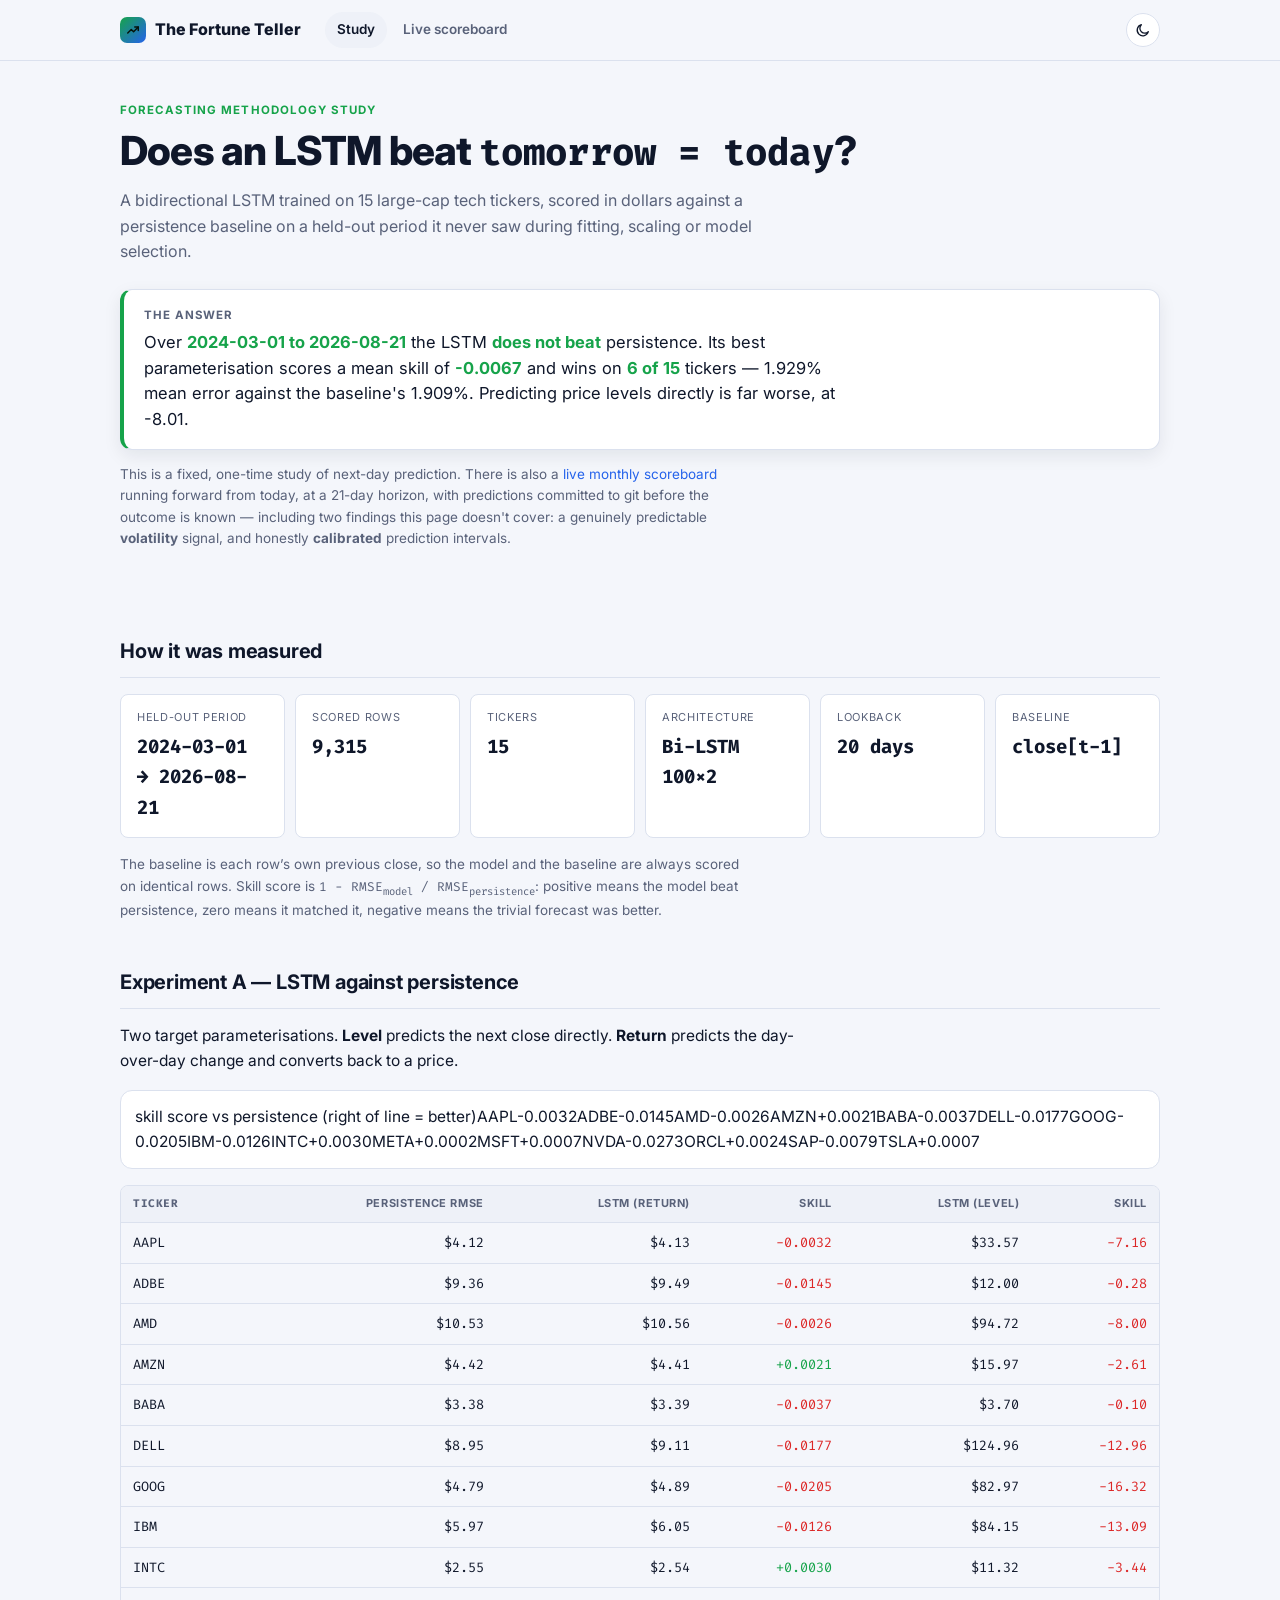
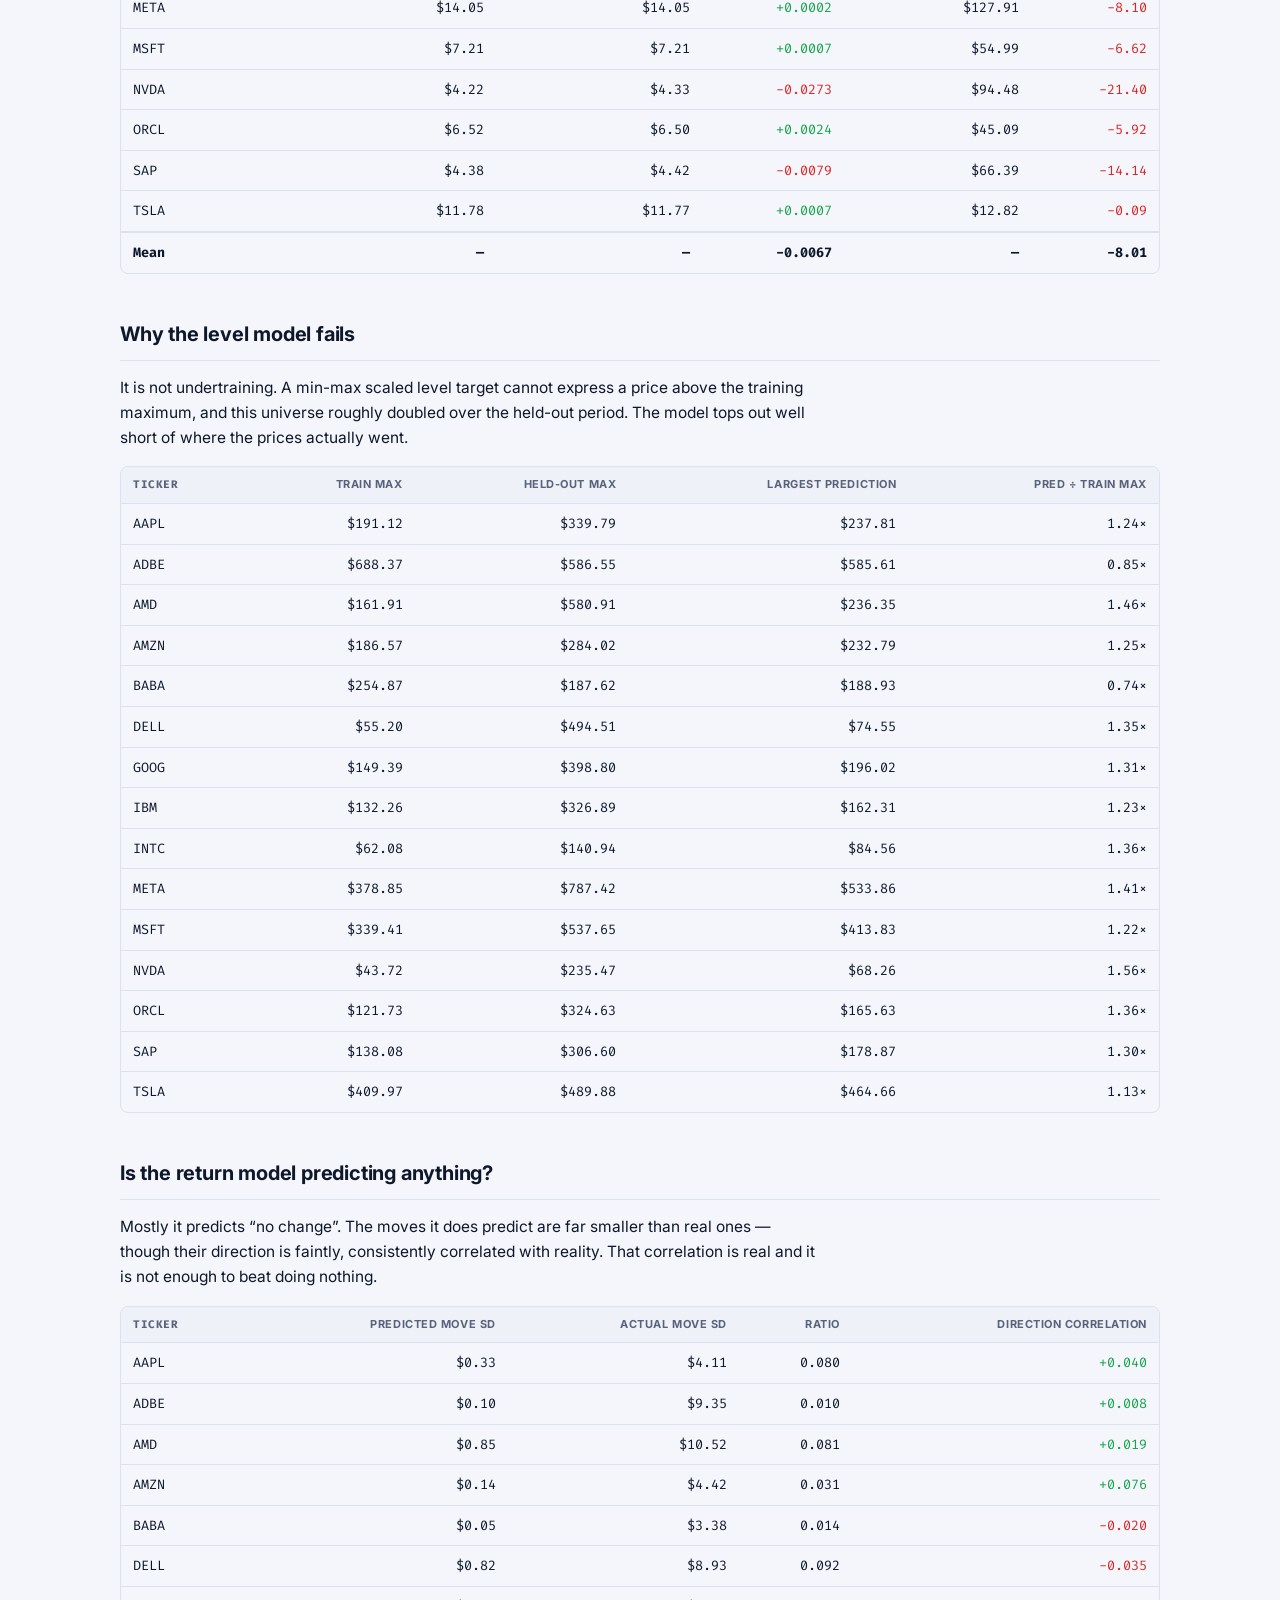
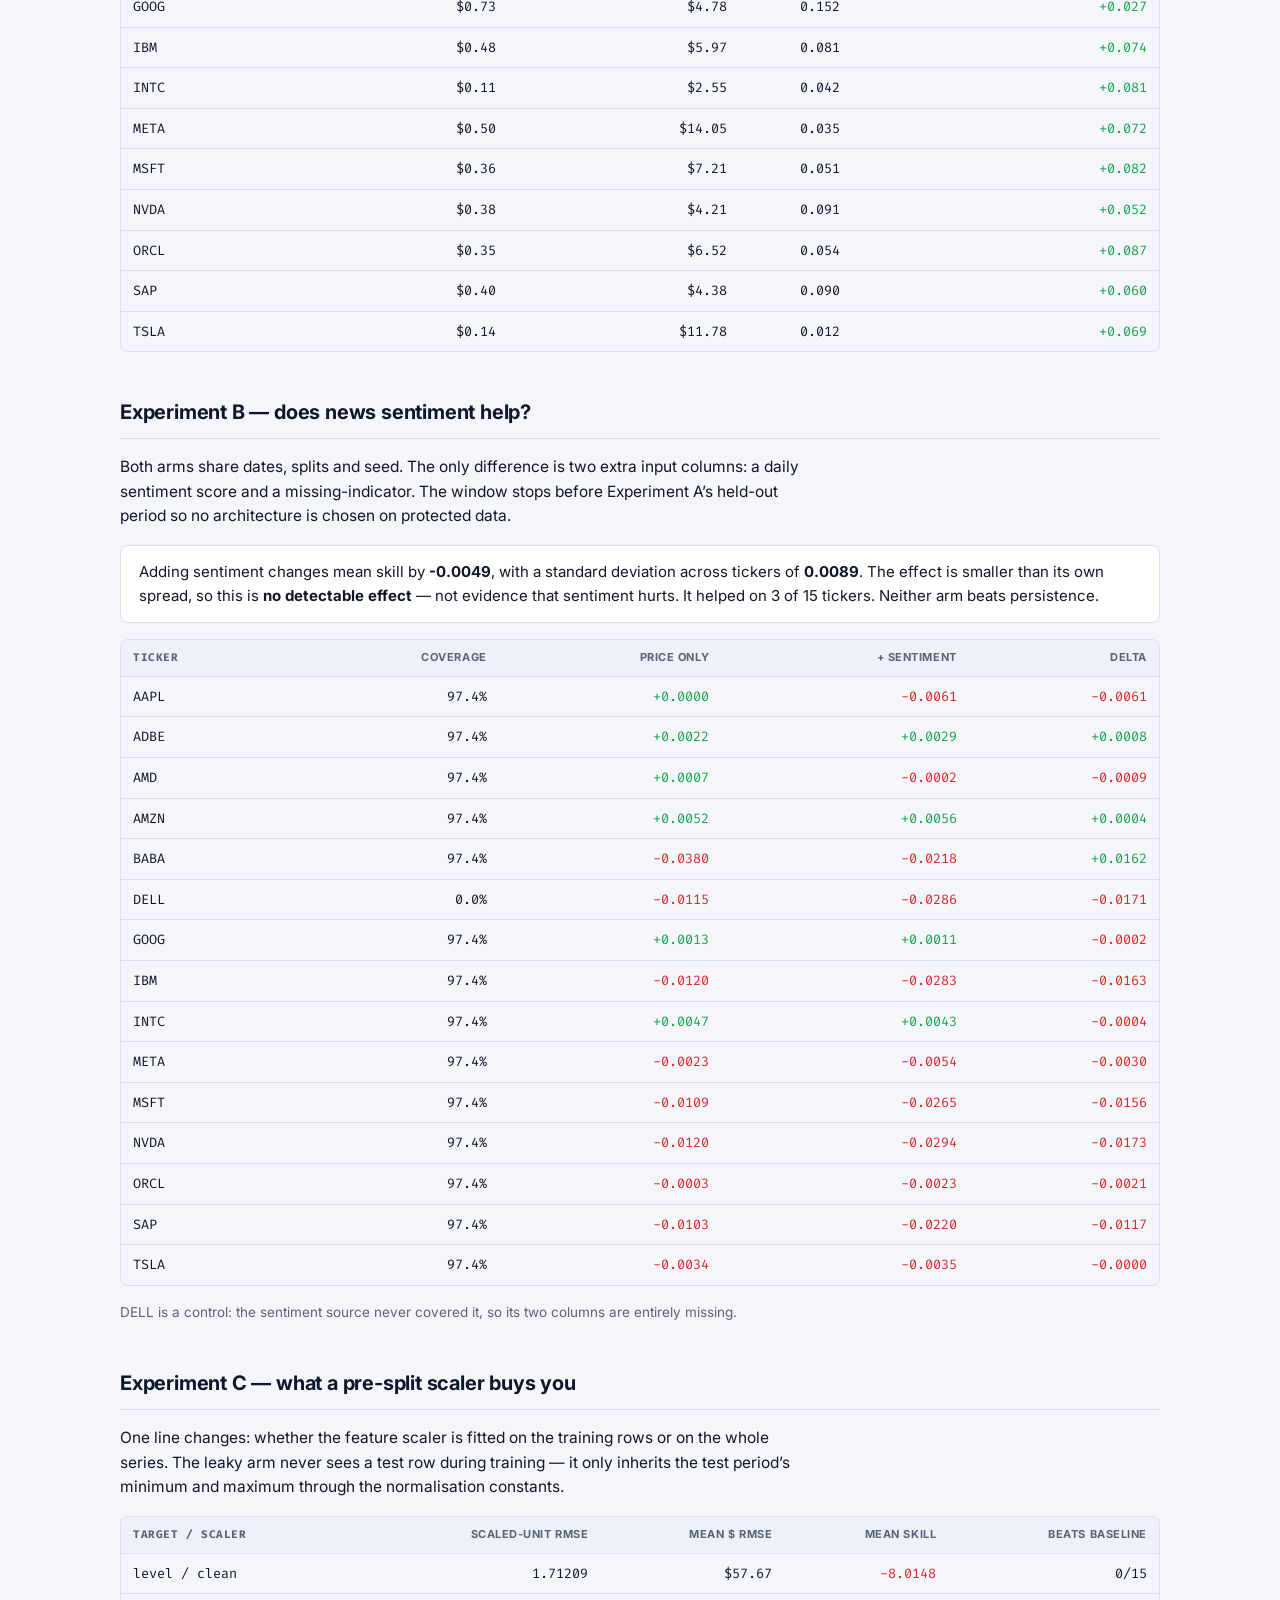
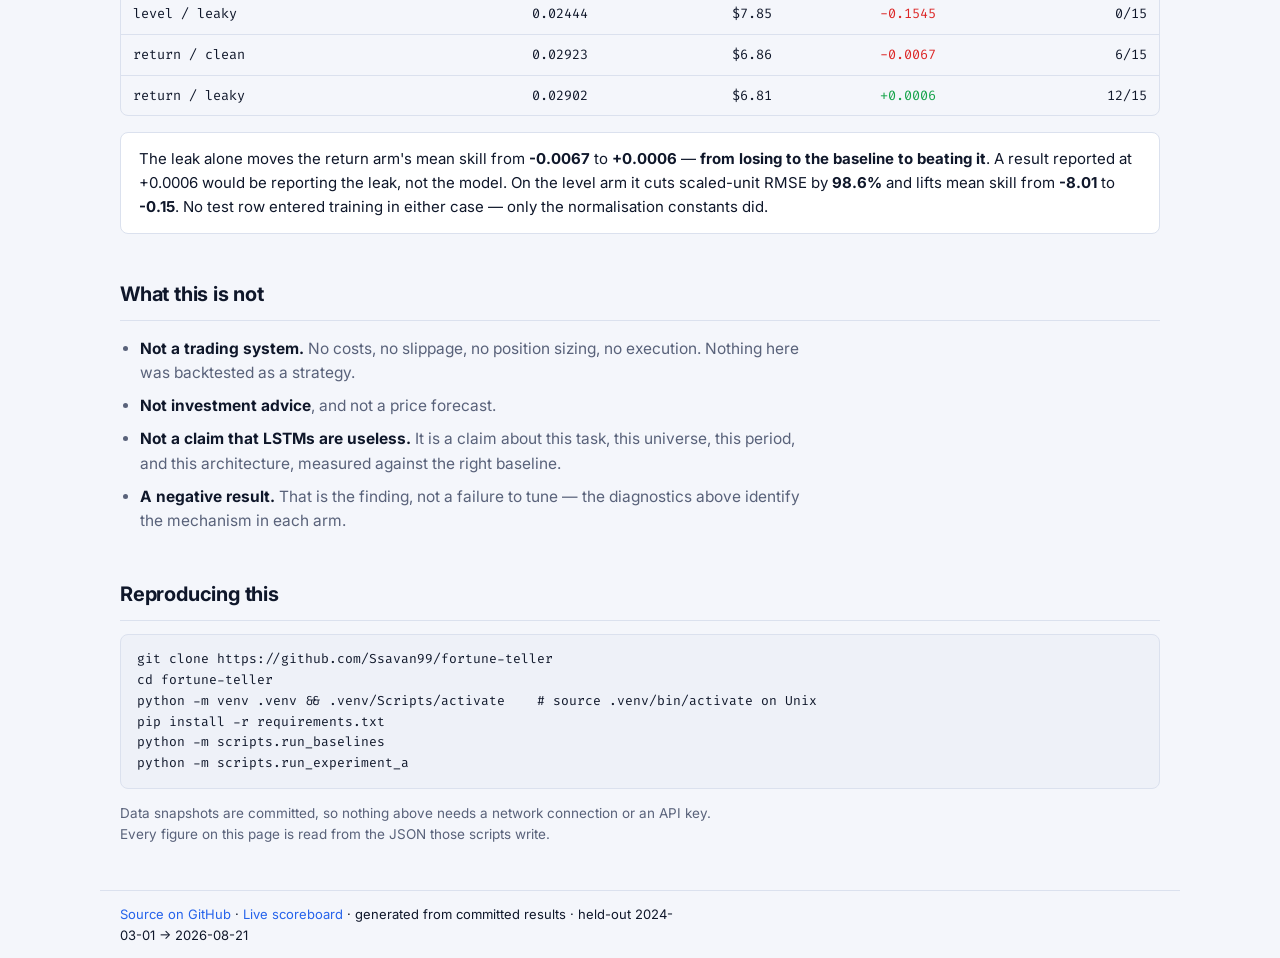
==== commit e53adc4d: "Reframe around what's predictable: volatility skill, calibration, price as control The project previ" ====
--- a/docs/index.html
+++ b/docs/index.html
@@ -42,7 +42,9 @@
     <p class="note cross-link">
       This is a fixed, one-time study of next-day prediction. There is also a
       <a href="scoreboard.html">live monthly scoreboard</a> running forward from today, at a
-      21-day horizon, with predictions committed to git before the outcome is known.
+      21-day horizon, with predictions committed to git before the outcome is known — including
+      two findings this page doesn't cover: a genuinely predictable <strong>volatility</strong>
+      signal, and honestly <strong>calibrated</strong> prediction intervals.
     </p>
   </div>
 </header>
--- a/docs/style.css
+++ b/docs/style.css
@@ -291,6 +291,44 @@
 .stat-empty { color: var(--muted); font-style: italic; font-size: 13.5px; }
 
 /* ---------------------------------------------------------------------------
+   Finding cards (price / volatility / calibration, at-a-glance)
+--------------------------------------------------------------------------- */
+.finding-cards {
+  display: grid;
+  grid-template-columns: repeat(auto-fit, minmax(240px, 1fr));
+  gap: 12px;
+  margin: 16px 0;
+}
+.finding-card {
+  background: var(--surface);
+  border: 1px solid var(--line);
+  border-left: 4px solid var(--muted-2);
+  border-radius: var(--radius);
+  padding: 16px 18px;
+}
+.finding-card.good { border-left-color: var(--accent); }
+.finding-card.bad { border-left-color: var(--bad); }
+.finding-card .finding-label {
+  font-size: 11px;
+  font-weight: 700;
+  text-transform: uppercase;
+  letter-spacing: 0.06em;
+  color: var(--muted);
+  display: flex;
+  align-items: center;
+  gap: 8px;
+}
+.finding-card .finding-headline {
+  font-size: 20px;
+  font-weight: 800;
+  font-family: var(--mono);
+  margin: 6px 0 4px;
+}
+.finding-card.good .finding-headline { color: var(--accent); }
+.finding-card.bad .finding-headline { color: var(--bad); }
+.finding-card .finding-note { font-size: 13px; color: var(--muted); line-height: 1.5; }
+
+/* ---------------------------------------------------------------------------
    Tables
 --------------------------------------------------------------------------- */
 .tablewrap { overflow-x: auto; margin: 16px 0; border: 1px solid var(--line); border-radius: var(--radius-sm); }
@@ -324,6 +362,8 @@
 .badge-live { color: var(--accent); background: var(--accent-soft); border: 1px solid color-mix(in srgb, var(--accent) 45%, transparent); }
 .badge-backtest { color: var(--muted); background: var(--surface-2); border: 1px solid var(--line); }
 .badge-model { background: var(--surface-3); color: var(--text); border: 1px solid var(--line); }
+.badge-good { color: var(--accent); background: var(--accent-soft); border: 1px solid color-mix(in srgb, var(--accent) 45%, transparent); }
+.badge-bad { color: var(--bad); background: var(--bad-soft); border: 1px solid color-mix(in srgb, var(--bad) 45%, transparent); }
 
 /* ---------------------------------------------------------------------------
    Muted / secondary panel (backtest section)
@@ -413,6 +453,80 @@
 }
 
 /* ---------------------------------------------------------------------------
+   Calibration rows (nominal vs actual coverage, before/after)
+--------------------------------------------------------------------------- */
+.calib-block { margin: 18px 0 28px; }
+.calib-block:last-child { margin-bottom: 0; }
+.calib-block-label {
+  font-size: 12px;
+  font-weight: 700;
+  text-transform: uppercase;
+  letter-spacing: 0.05em;
+  color: var(--muted);
+  margin-bottom: 8px;
+}
+.calib-row { display: flex; flex-wrap: wrap; align-items: center; gap: 6px 12px; margin: 10px 0; }
+.calib-tag {
+  width: 56px;
+  flex-shrink: 0;
+  font-size: 11.5px;
+  font-weight: 700;
+  color: var(--muted);
+}
+.calib-track {
+  position: relative;
+  flex: 1 1 120px;
+  height: 28px;
+  background: var(--surface-2);
+  border-radius: 6px;
+  min-width: 0;
+}
+.calib-band {
+  position: absolute;
+  top: 0;
+  bottom: 0;
+  background: var(--accent-soft);
+  border-radius: 6px;
+}
+.calib-nominal {
+  position: absolute;
+  top: -5px;
+  bottom: -5px;
+  width: 2px;
+  background: var(--text);
+  opacity: 0.55;
+}
+.calib-dot {
+  position: absolute;
+  top: 50%;
+  width: 15px;
+  height: 15px;
+  border-radius: 50%;
+  border: 2px solid var(--surface);
+  transform: translate(-50%, -50%);
+}
+.calib-dot.before { background: var(--muted-2); }
+.calib-dot.after { background: var(--accent); }
+.calib-readout {
+  flex: 1 1 180px;
+  font-family: var(--mono);
+  font-size: 12px;
+  color: var(--muted);
+  text-align: left;
+}
+.calib-readout strong { color: var(--text); font-size: 13px; }
+.calib-legend {
+  display: flex;
+  flex-wrap: wrap;
+  gap: 16px;
+  margin-top: 4px;
+  font-size: 12px;
+  color: var(--muted);
+}
+.calib-legend span { display: inline-flex; align-items: center; gap: 6px; }
+.calib-legend .swatch { width: 11px; height: 11px; border-radius: 50%; display: inline-block; }
+
+/* ---------------------------------------------------------------------------
    Chart controls / legend
 --------------------------------------------------------------------------- */
 .chart-controls {
